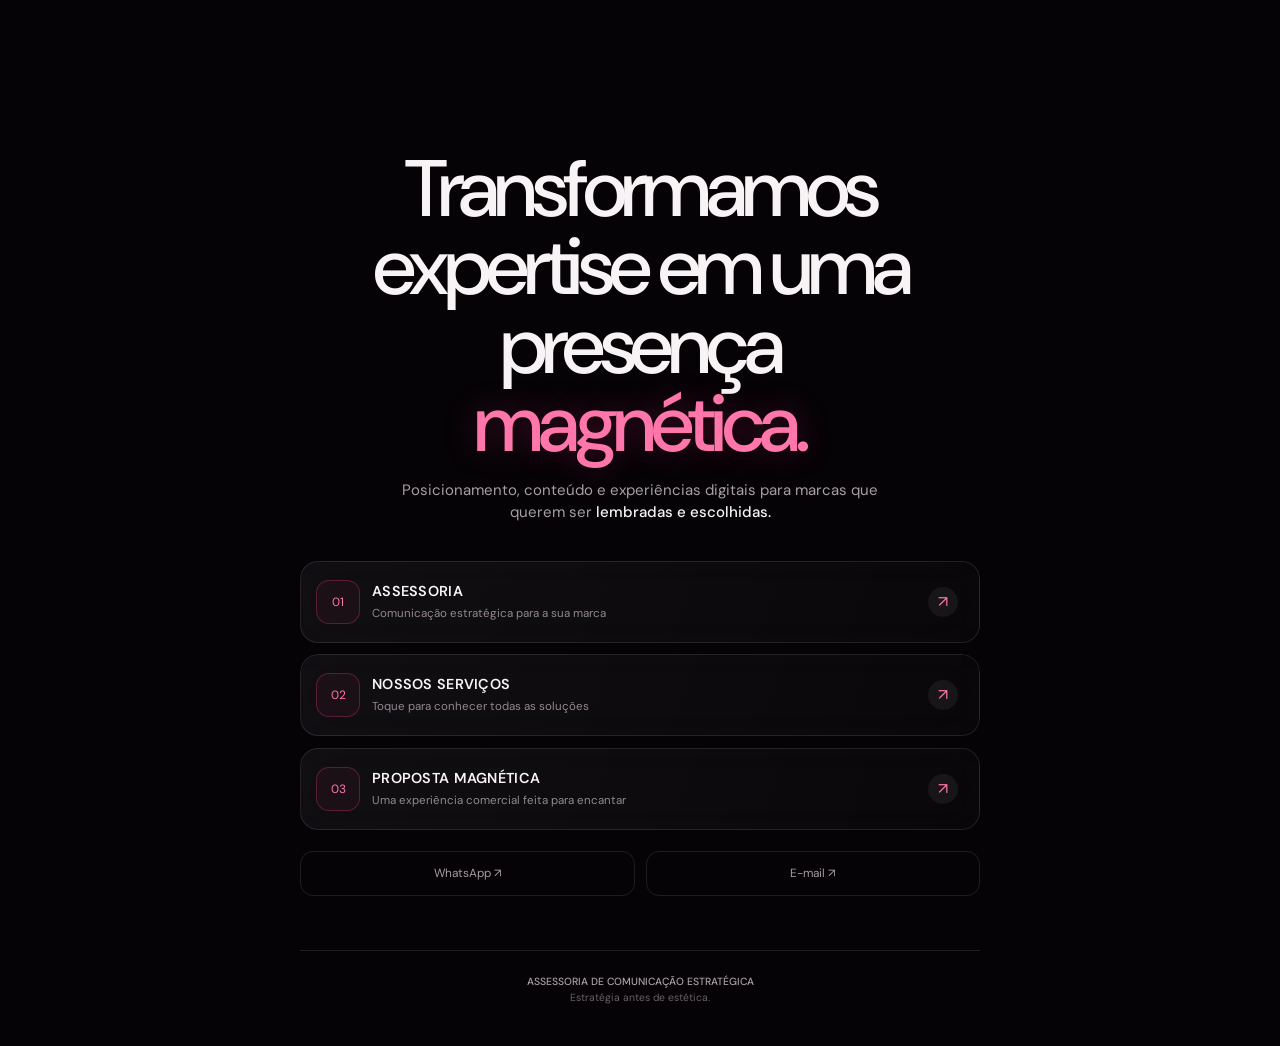
==== index.html @ ec00743a "Publicar site do link da bio" ====
<!doctype html><html lang="pt-BR"><head><meta charset="utf-8"><meta name="viewport" content="width=device-width,initial-scale=1,viewport-fit=cover"><meta name="theme-color" content="#030303"><meta name="description" content="Assessoria de comunicação, serviços e experiências magnéticas para marcas."><title>Comunicação estratégica</title><link rel="preconnect" href="https://fonts.googleapis.com"><link rel="preconnect" href="https://fonts.gstatic.com" crossorigin><link href="https://fonts.googleapis.com/css2?family=DM+Sans:wght@400;500;600&display=swap" rel="stylesheet"><link rel="stylesheet" href="override.css"><script src="identity.js" defer></script>
<style>
:root{--bg:#050306;--white:#f8f4f6;--muted:#928990;--pink:#ff3f88;--pink2:#ff76aa;--line:rgba(255,255,255,.1);--ease:cubic-bezier(.2,.8,.2,1)}*{box-sizing:border-box}html{background:var(--bg);scroll-behavior:smooth}body{margin:0;min-height:100vh;overflow-x:hidden;color:var(--white);background:var(--bg);font:400 16px/1.5 "DM Sans",Arial,sans}a{color:inherit;text-decoration:none}body:before{content:"";position:fixed;inset:0;z-index:-4;background:radial-gradient(ellipse 48% 32% at 50% 2%,rgba(226,21,91,.2),transparent 70%),radial-gradient(ellipse 50% 25% at 50% 100%,rgba(189,11,80,.1),transparent 72%),#050306}body:after{content:"";position:fixed;inset:0;z-index:20;pointer-events:none;opacity:.045;background-image:url("data:image/svg+xml,%3Csvg viewBox='0 0 160 160' xmlns='http://www.w3.org/2000/svg'%3E%3Cfilter id='n'%3E%3CfeTurbulence type='fractalNoise' baseFrequency='.9' numOctaves='4' stitchTiles='stitch'/%3E%3C/filter%3E%3Crect width='100%25' height='100%25' filter='url(%23n)'/%3E%3C/svg%3E")}.grid{position:fixed;inset:0;z-index:-3;pointer-events:none;opacity:.16;background-image:linear-gradient(rgba(255,255,255,.035) 1px,transparent 1px),linear-gradient(90deg,rgba(255,255,255,.035) 1px,transparent 1px);background-size:52px 52px;mask-image:linear-gradient(to bottom,black,transparent 68%)}.orb{position:fixed;left:50%;top:-300px;z-index:-2;width:min(940px,130vw);aspect-ratio:1;transform:translateX(-50%);border:1px solid rgba(255,63,136,.28);border-radius:50%;box-shadow:0 0 90px rgba(255,24,111,.14),inset 0 -60px 110px rgba(255,24,111,.08);pointer-events:none}.orb:before{content:"";position:absolute;inset:8%;border:1px solid rgba(255,255,255,.035);border-radius:inherit}.shell{width:min(calc(100% - 28px),680px);margin:auto;padding:20px 0 max(30px,env(safe-area-inset-bottom));text-align:center}.top{display:flex;align-items:center;justify-content:space-between;padding:3px 4px 48px}.brand{font-weight:600;letter-spacing:-.04em}.top-note{display:flex;align-items:center;gap:8px;color:#aaa1a7;font-size:.68rem;letter-spacing:.14em;text-transform:uppercase}.top-note:before{content:"";width:5px;height:5px;border-radius:50%;background:var(--pink);box-shadow:0 0 12px var(--pink)}.logo-wrap{position:relative;width:94px;height:94px;margin:0 auto 20px}.logo-wrap:before{content:"";position:absolute;inset:-10px;border:1px solid rgba(255,63,136,.22);border-radius:28px;transform:rotate(9deg)}.logo{position:relative;width:100%;height:100%;object-fit:cover;border:1px solid rgba(255,255,255,.13);border-radius:24px;box-shadow:0 25px 70px rgba(0,0,0,.55)}.pill{display:inline-flex;align-items:center;gap:8px;padding:7px 12px;border:1px solid rgba(255,63,136,.22);border-radius:999px;background:rgba(255,63,136,.055);color:#d9cbd2;font-size:.68rem;letter-spacing:.11em;text-transform:uppercase}.pill:before{content:"✦";color:var(--pink)}h1{max-width:610px;margin:22px auto 15px;font-size:clamp(2.65rem,10vw,5rem);line-height:.98;letter-spacing:-.065em;font-weight:500}h1 em{color:var(--pink2);font-style:normal;text-shadow:0 0 32px rgba(255,63,136,.25)}.lead{max-width:500px;margin:0 auto;color:#a79fa4;font-size:.94rem}.lead strong{color:var(--white);font-weight:500}.nav{display:grid;gap:11px;margin:37px 0 21px}.portal{position:relative;display:grid;grid-template-columns:44px 1fr 36px;align-items:center;gap:12px;min-height:82px;padding:12px 15px;text-align:left;border:1px solid var(--line);border-radius:18px;background:linear-gradient(110deg,rgba(255,255,255,.052),rgba(255,255,255,.018));overflow:hidden;backdrop-filter:blur(20px);transition:transform .35s var(--ease),border-color .35s,background .35s}.portal:before{content:"";position:absolute;inset:-100% 40% -100% -20%;transform:rotate(18deg) translateX(-80%);background:linear-gradient(90deg,transparent,rgba(255,63,136,.16),transparent);transition:transform .6s var(--ease)}.portal:hover,.portal:focus-visible{outline:none;border-color:rgba(255,63,136,.55);background:linear-gradient(110deg,rgba(255,63,136,.1),rgba(255,255,255,.025));transform:translateY(-2px)}.portal:hover:before,.portal:focus-visible:before{transform:rotate(18deg) translateX(130%)}.icon{position:relative;display:grid;place-items:center;width:44px;height:44px;border:1px solid rgba(255,63,136,.28);border-radius:13px;color:var(--pink2);background:rgba(255,63,136,.05);font-size:.75rem}.copy{position:relative}.copy b{display:block;font-size:.9rem;font-weight:600;letter-spacing:.02em}.copy small{display:block;margin-top:2px;color:var(--muted);font-size:.72rem}.arrow{position:relative;display:grid;place-items:center;width:30px;height:30px;border-radius:50%;background:rgba(255,255,255,.055);color:var(--pink2);transition:transform .3s}.portal:hover .arrow{transform:rotate(45deg)}.contact-row{display:grid;grid-template-columns:1fr 1fr;gap:11px}.micro{padding:13px;border:1px solid var(--line);border-radius:13px;color:#a69ca3;font-size:.74rem;transition:.3s}.micro:hover,.micro:focus-visible{outline:none;color:var(--white);border-color:rgba(255,63,136,.4);background:rgba(255,63,136,.05)}.services{margin-top:70px;padding-top:5px}.section-tag{color:var(--pink2);font-size:.66rem;letter-spacing:.19em;text-transform:uppercase}.services h2{margin:12px auto 10px;font-size:clamp(1.9rem,7vw,3rem);line-height:1.06;letter-spacing:-.045em;font-weight:500}.section-intro{max-width:430px;margin:0 auto 28px;color:var(--muted);font-size:.82rem}.service-grid{display:grid;grid-template-columns:repeat(3,1fr);border:1px solid var(--line);border-radius:19px;overflow:hidden;background:rgba(255,255,255,.018)}.service{min-height:140px;padding:22px 12px;border-right:1px solid var(--line);text-align:center}.service:last-child{border:0}.service i{display:grid;place-items:center;width:34px;height:34px;margin:0 auto 26px;border:1px solid rgba(255,63,136,.25);border-radius:50%;color:var(--pink2);font-style:normal;font-size:.68rem}.service b{display:block;font-size:.76rem;font-weight:500}.service span{display:block;margin-top:5px;color:#756e73;font-size:.64rem}.closing{margin-top:54px;padding:23px 0 10px;border-top:1px solid var(--line);color:#696268;font-size:.65rem}.closing strong{color:#aaa1a7;font-weight:500}.reveal{opacity:0;transform:translateY(14px);transition:opacity .7s var(--ease),transform .7s var(--ease)}.reveal.in{opacity:1;transform:none}.cursor{position:fixed;left:0;top:0;z-index:40;width:28px;height:28px;margin:-14px;border:1px solid rgba(255,118,170,.55);border-radius:50%;pointer-events:none;opacity:0;will-change:transform;transition:width .25s,height .25s,margin .25s,opacity .2s,background .25s}.cursor.on{opacity:1}.cursor.focus{width:48px;height:48px;margin:-24px;background:rgba(255,63,136,.1)}.light{position:fixed;left:0;top:0;z-index:-1;width:400px;height:400px;margin:-200px;border-radius:50%;background:radial-gradient(circle,rgba(255,30,113,.1),transparent 68%);pointer-events:none;opacity:0;will-change:transform}.light.on{opacity:1}@media(max-width:520px){.shell{width:min(calc(100% - 22px),680px);padding-top:12px}.top{padding-bottom:42px}.top-note{font-size:.57rem}h1{font-size:clamp(2.8rem,14vw,4rem)}.lead{padding-inline:8px}.nav{margin-top:32px}.portal{min-height:78px}.service-grid{grid-template-columns:1fr}.service{min-height:auto;display:grid;grid-template-columns:40px 1fr;align-items:center;text-align:left;border-right:0;border-bottom:1px solid var(--line);padding:15px}.service i{margin:0}.service span{margin-top:2px}.services{margin-top:58px}}@media(pointer:coarse),(prefers-reduced-motion:reduce){.cursor,.light{display:none}.reveal{opacity:1;transform:none}}
</style></head><body><div class="grid" aria-hidden="true"></div><div class="orb" aria-hidden="true"></div><div class="light" aria-hidden="true"></div><div class="cursor" aria-hidden="true"></div><main class="shell"><header class="top reveal"><span class="brand">avantis,</span><span class="top-note">comunicação estratégica</span></header><section class="hero" aria-labelledby="title"><div class="logo-wrap reveal"><img class="logo" src="avantis-logo.png" alt="Avantis"></div><span class="pill reveal">Estratégia que atrai</span><h1 id="title" class="reveal">Transformamos expertise em uma presença <em>magnética.</em></h1><p class="lead reveal">Posicionamento, conteúdo e experiências digitais para marcas que querem ser <strong>lembradas e escolhidas.</strong></p><nav class="nav reveal" aria-label="Principais destinos"><a class="portal magnetic" href="https://wa.me/5521968103478?text=Ol%C3%A1%2C%20vim%20pelo%20link%20da%20bio%20e%20quero%20saber%20mais%20sobre%20a%20assessoria." target="_blank" rel="noopener"><span class="icon">01</span><span class="copy"><b>ASSESSORIA</b><small>Comunicação estratégica para a sua marca</small></span><span class="arrow">↗</span></a><a class="portal magnetic" href="#servicos"><span class="icon">02</span><span class="copy"><b>NOSSOS SERVIÇOS</b><small>Conheça as frentes que movem a sua presença</small></span><span class="arrow">↗</span></a><a class="portal magnetic" href="https://social-media-proposal-demo-20260909.surge.sh/" target="_blank" rel="noopener"><span class="icon">03</span><span class="copy"><b>PROPOSTA MAGNÉTICA</b><small>Uma experiência comercial feita para encantar</small></span><span class="arrow">↗</span></a></nav><div class="contact-row reveal"><a class="micro" href="https://wa.me/5521968103478" target="_blank" rel="noopener">WhatsApp ↗</a><a class="micro" href="mailto:avantisagency@gmail.com?subject=Contato%20pelo%20link%20da%20bio">E-mail ↗</a></div></section><section class="services reveal" id="servicos" aria-labelledby="services-title"><span class="section-tag">O que fazemos</span><h2 id="services-title">Uma marca forte em todos os pontos de contato.</h2><p class="section-intro">Estratégia e execução trabalham juntas para transformar atenção em percepção de valor.</p><div class="service-grid"><div class="service"><i>01</i><div><b>Posicionamento</b><span>Clareza e direção</span></div></div><div class="service"><i>02</i><div><b>Conteúdo</b><span>Presença e conexão</span></div></div><div class="service"><i>03</i><div><b>Campanhas</b><span>Alcance e movimento</span></div></div></div></section><footer class="closing reveal"><strong>AVANTIS ASSESSORIA DE COMUNICAÇÃO ESTRATÉGICA</strong><br>Estratégia antes de estética.</footer></main><script>const reduced=matchMedia('(prefers-reduced-motion: reduce)').matches,fine=matchMedia('(pointer: fine)').matches;document.querySelectorAll('.reveal').forEach((el,i)=>setTimeout(()=>el.classList.add('in'),80+i*75));if(fine&&!reduced){const cursor=document.querySelector('.cursor'),light=document.querySelector('.light');let tx=innerWidth/2,ty=innerHeight/2,x=tx,y=ty;addEventListener('pointermove',e=>{tx=e.clientX;ty=e.clientY;cursor.classList.add('on');light.classList.add('on')},{passive:true});addEventListener('mouseout',e=>{if(!e.relatedTarget){cursor.classList.remove('on');light.classList.remove('on')}});const draw=()=>{x+=(tx-x)*.18;y+=(ty-y)*.18;const p=`translate3d(${x}px,${y}px,0)`;cursor.style.transform=p;light.style.transform=p;requestAnimationFrame(draw)};draw();document.querySelectorAll('a').forEach(el=>{el.addEventListener('pointerenter',()=>cursor.classList.add('focus'));el.addEventListener('pointerleave',()=>{cursor.classList.remove('focus');el.style.transform=''})});document.querySelectorAll('.magnetic').forEach(el=>el.addEventListener('pointermove',e=>{const r=el.getBoundingClientRect();el.style.transform=`translate(${(e.clientX-r.left-r.width/2)*.018}px,${(e.clientY-r.top-r.height/2)*.018}px)`}))}</script></body></html>
---- override.css ----
:root{--bg:#030303}
html,body{background:#030303}
body:before{background:radial-gradient(ellipse 72% 44% at 94% 12%,rgba(255,255,255,.055),transparent 64%),radial-gradient(ellipse 55% 38% at 4% 68%,rgba(255,63,136,.05),transparent 70%),#030303}
body:after{display:none}
.grid{opacity:1;background-image:radial-gradient(circle,rgba(255,255,255,.32) 0 1px,transparent 1.25px);background-size:48px 48px;mask-image:linear-gradient(to bottom,rgba(0,0,0,.88),rgba(0,0,0,.16) 72%,transparent)}
.grid:before,.grid:after{content:"";position:absolute;border-radius:50%;pointer-events:none}
.grid:before{width:90vw;height:38vw;right:-24vw;top:7vh;transform:rotate(-12deg);background:radial-gradient(ellipse,rgba(255,255,255,.13),rgba(255,255,255,.025) 40%,transparent 70%)}
.grid:after{width:82vw;height:34vw;left:-30vw;bottom:3vh;transform:rotate(18deg);background:radial-gradient(ellipse,rgba(255,63,136,.075),rgba(255,255,255,.018) 45%,transparent 72%)}
.orb{top:-480px;width:min(1100px,155vw);border-color:rgba(255,255,255,.05);box-shadow:none}
.orb:before{border-color:rgba(255,255,255,.025)}
.brand{font-size:0}.brand:after{content:"studio / 01";font-size:1rem;letter-spacing:-.04em}
.logo-wrap{display:grid;place-items:center;background:rgba(255,255,255,.025);backdrop-filter:blur(16px)}
.logo{display:none}
.logo-wrap:after{content:"";position:relative;width:40px;height:40px;border:1px solid rgba(255,118,170,.72);border-radius:50%;background:linear-gradient(90deg,transparent calc(50% - .5px),var(--pink2) 50%,transparent calc(50% + .5px)),linear-gradient(transparent calc(50% - .5px),var(--pink2) 50%,transparent calc(50% + .5px));box-shadow:0 0 26px rgba(255,63,136,.2)}
.closing strong{font-size:0}.closing strong:after{content:"ASSESSORIA DE COMUNICAÇÃO ESTRATÉGICA";font-size:.65rem}
.top,.logo-wrap,.pill{display:none!important}
.hero{padding-top:clamp(72px,12vh,130px)}
.services{display:none!important}
.services-accordion{display:grid;overflow:hidden;border-radius:18px}
.services-trigger{width:100%;cursor:pointer;color:inherit;font:inherit}
.services-trigger .arrow{transition:transform .4s var(--ease),background .3s}
.services-accordion.open .services-trigger{border-color:rgba(255,63,136,.5);border-radius:18px 18px 0 0;background:linear-gradient(110deg,rgba(255,63,136,.09),rgba(255,255,255,.025))}
.services-accordion.open .services-trigger .arrow{transform:rotate(135deg);background:rgba(255,63,136,.12)}
.services-panel{display:grid;grid-template-rows:0fr;opacity:0;border:1px solid transparent;border-top:0;border-radius:0 0 18px 18px;background:rgba(8,6,9,.9);transition:grid-template-rows .55s var(--ease),opacity .35s,border-color .35s}
.services-panel ol{min-height:0;margin:0;padding:0 16px;overflow:hidden;list-style:none;text-align:left}
.services-accordion.open .services-panel{grid-template-rows:1fr;opacity:1;border-color:rgba(255,63,136,.3)}
.services-accordion.open .services-panel ol{padding-top:10px;padding-bottom:12px}
.services-panel li{display:grid;grid-template-columns:34px 1fr;align-items:center;min-height:51px;border-bottom:1px solid rgba(255,255,255,.075);transform:translateY(-8px);opacity:0;transition:transform .35s var(--ease),opacity .35s}
.services-panel li:last-child{border-bottom:0}.services-panel li span{color:var(--pink2);font-size:.61rem;letter-spacing:.1em}.services-panel li b{font-size:.78rem;font-weight:500}.services-panel li small{grid-column:2;color:var(--muted);font-size:.62rem;margin-top:-11px;margin-bottom:7px}
.services-accordion.open .services-panel li{transform:none;opacity:1}.services-accordion.open .services-panel li:nth-child(2){transition-delay:.035s}.services-accordion.open .services-panel li:nth-child(3){transition-delay:.07s}.services-accordion.open .services-panel li:nth-child(4){transition-delay:.105s}.services-accordion.open .services-panel li:nth-child(5){transition-delay:.14s}.services-accordion.open .services-panel li:nth-child(6){transition-delay:.175s}.services-accordion.open .services-panel li:nth-child(7){transition-delay:.21s}.services-accordion.open .services-panel li:nth-child(8){transition-delay:.245s}
@media(max-width:520px){.grid{background-size:38px 38px}.grid:before{width:150vw;height:70vw;right:-70vw}.grid:after{width:140vw;height:65vw;left:-75vw}}
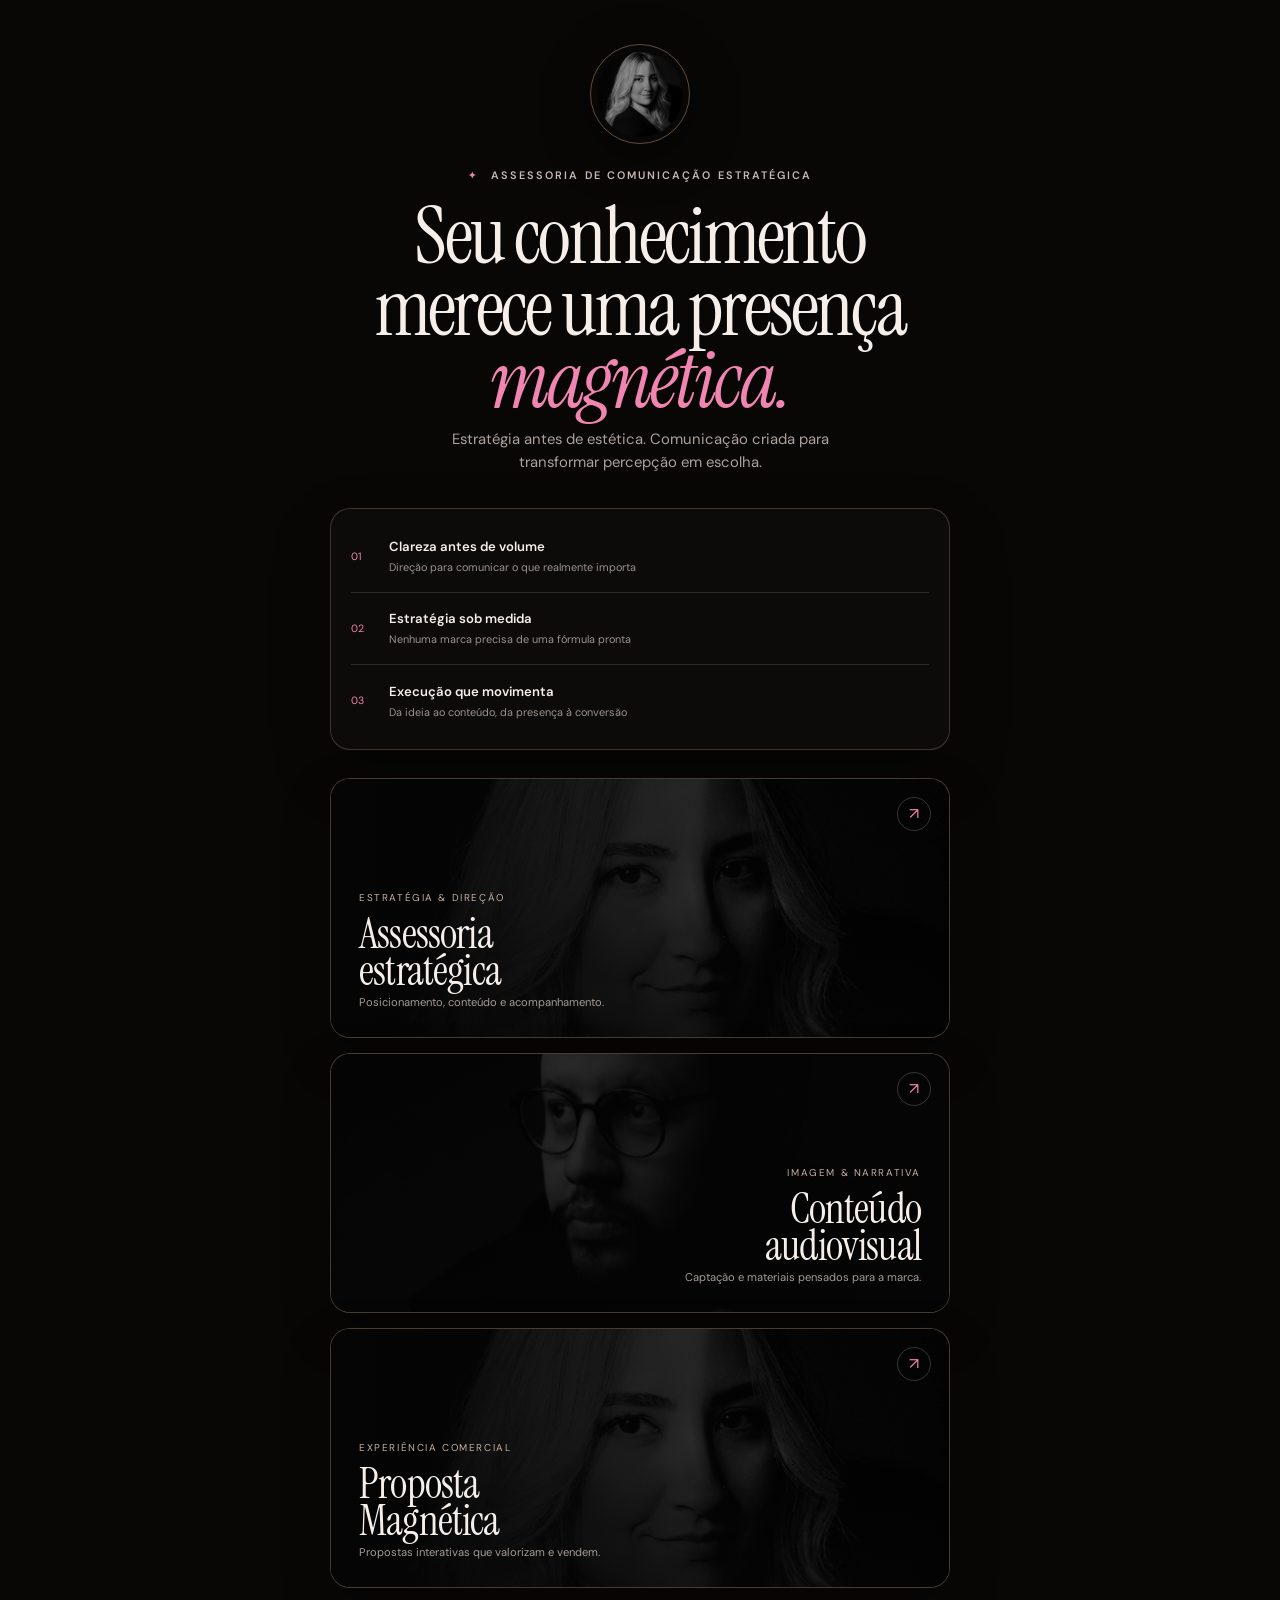
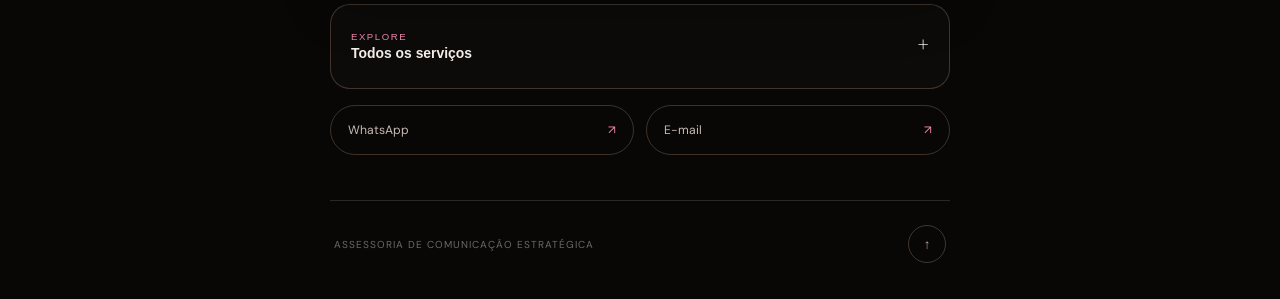
==== commit 930dfee3: "Redesenhar link da bio com fotos editoriais" ====
--- a/index.html
+++ b/index.html
@@ -1,4 +1,67 @@
-<!doctype html><html lang="pt-BR"><head><meta charset="utf-8"><meta name="viewport" content="width=device-width,initial-scale=1,viewport-fit=cover"><meta name="theme-color" content="#030303"><meta name="description" content="Assessoria de comunicação, serviços e experiências magnéticas para marcas."><title>Comunicação estratégica</title><link rel="preconnect" href="https://fonts.googleapis.com"><link rel="preconnect" href="https://fonts.gstatic.com" crossorigin><link href="https://fonts.googleapis.com/css2?family=DM+Sans:wght@400;500;600&display=swap" rel="stylesheet"><link rel="stylesheet" href="override.css"><script src="identity.js" defer></script>
-<style>
-:root{--bg:#050306;--white:#f8f4f6;--muted:#928990;--pink:#ff3f88;--pink2:#ff76aa;--line:rgba(255,255,255,.1);--ease:cubic-bezier(.2,.8,.2,1)}*{box-sizing:border-box}html{background:var(--bg);scroll-behavior:smooth}body{margin:0;min-height:100vh;overflow-x:hidden;color:var(--white);background:var(--bg);font:400 16px/1.5 "DM Sans",Arial,sans}a{color:inherit;text-decoration:none}body:before{content:"";position:fixed;inset:0;z-index:-4;background:radial-gradient(ellipse 48% 32% at 50% 2%,rgba(226,21,91,.2),transparent 70%),radial-gradient(ellipse 50% 25% at 50% 100%,rgba(189,11,80,.1),transparent 72%),#050306}body:after{content:"";position:fixed;inset:0;z-index:20;pointer-events:none;opacity:.045;background-image:url("data:image/svg+xml,%3Csvg viewBox='0 0 160 160' xmlns='http://www.w3.org/2000/svg'%3E%3Cfilter id='n'%3E%3CfeTurbulence type='fractalNoise' baseFrequency='.9' numOctaves='4' stitchTiles='stitch'/%3E%3C/filter%3E%3Crect width='100%25' height='100%25' filter='url(%23n)'/%3E%3C/svg%3E")}.grid{position:fixed;inset:0;z-index:-3;pointer-events:none;opacity:.16;background-image:linear-gradient(rgba(255,255,255,.035) 1px,transparent 1px),linear-gradient(90deg,rgba(255,255,255,.035) 1px,transparent 1px);background-size:52px 52px;mask-image:linear-gradient(to bottom,black,transparent 68%)}.orb{position:fixed;left:50%;top:-300px;z-index:-2;width:min(940px,130vw);aspect-ratio:1;transform:translateX(-50%);border:1px solid rgba(255,63,136,.28);border-radius:50%;box-shadow:0 0 90px rgba(255,24,111,.14),inset 0 -60px 110px rgba(255,24,111,.08);pointer-events:none}.orb:before{content:"";position:absolute;inset:8%;border:1px solid rgba(255,255,255,.035);border-radius:inherit}.shell{width:min(calc(100% - 28px),680px);margin:auto;padding:20px 0 max(30px,env(safe-area-inset-bottom));text-align:center}.top{display:flex;align-items:center;justify-content:space-between;padding:3px 4px 48px}.brand{font-weight:600;letter-spacing:-.04em}.top-note{display:flex;align-items:center;gap:8px;color:#aaa1a7;font-size:.68rem;letter-spacing:.14em;text-transform:uppercase}.top-note:before{content:"";width:5px;height:5px;border-radius:50%;background:var(--pink);box-shadow:0 0 12px var(--pink)}.logo-wrap{position:relative;width:94px;height:94px;margin:0 auto 20px}.logo-wrap:before{content:"";position:absolute;inset:-10px;border:1px solid rgba(255,63,136,.22);border-radius:28px;transform:rotate(9deg)}.logo{position:relative;width:100%;height:100%;object-fit:cover;border:1px solid rgba(255,255,255,.13);border-radius:24px;box-shadow:0 25px 70px rgba(0,0,0,.55)}.pill{display:inline-flex;align-items:center;gap:8px;padding:7px 12px;border:1px solid rgba(255,63,136,.22);border-radius:999px;background:rgba(255,63,136,.055);color:#d9cbd2;font-size:.68rem;letter-spacing:.11em;text-transform:uppercase}.pill:before{content:"✦";color:var(--pink)}h1{max-width:610px;margin:22px auto 15px;font-size:clamp(2.65rem,10vw,5rem);line-height:.98;letter-spacing:-.065em;font-weight:500}h1 em{color:var(--pink2);font-style:normal;text-shadow:0 0 32px rgba(255,63,136,.25)}.lead{max-width:500px;margin:0 auto;color:#a79fa4;font-size:.94rem}.lead strong{color:var(--white);font-weight:500}.nav{display:grid;gap:11px;margin:37px 0 21px}.portal{position:relative;display:grid;grid-template-columns:44px 1fr 36px;align-items:center;gap:12px;min-height:82px;padding:12px 15px;text-align:left;border:1px solid var(--line);border-radius:18px;background:linear-gradient(110deg,rgba(255,255,255,.052),rgba(255,255,255,.018));overflow:hidden;backdrop-filter:blur(20px);transition:transform .35s var(--ease),border-color .35s,background .35s}.portal:before{content:"";position:absolute;inset:-100% 40% -100% -20%;transform:rotate(18deg) translateX(-80%);background:linear-gradient(90deg,transparent,rgba(255,63,136,.16),transparent);transition:transform .6s var(--ease)}.portal:hover,.portal:focus-visible{outline:none;border-color:rgba(255,63,136,.55);background:linear-gradient(110deg,rgba(255,63,136,.1),rgba(255,255,255,.025));transform:translateY(-2px)}.portal:hover:before,.portal:focus-visible:before{transform:rotate(18deg) translateX(130%)}.icon{position:relative;display:grid;place-items:center;width:44px;height:44px;border:1px solid rgba(255,63,136,.28);border-radius:13px;color:var(--pink2);background:rgba(255,63,136,.05);font-size:.75rem}.copy{position:relative}.copy b{display:block;font-size:.9rem;font-weight:600;letter-spacing:.02em}.copy small{display:block;margin-top:2px;color:var(--muted);font-size:.72rem}.arrow{position:relative;display:grid;place-items:center;width:30px;height:30px;border-radius:50%;background:rgba(255,255,255,.055);color:var(--pink2);transition:transform .3s}.portal:hover .arrow{transform:rotate(45deg)}.contact-row{display:grid;grid-template-columns:1fr 1fr;gap:11px}.micro{padding:13px;border:1px solid var(--line);border-radius:13px;color:#a69ca3;font-size:.74rem;transition:.3s}.micro:hover,.micro:focus-visible{outline:none;color:var(--white);border-color:rgba(255,63,136,.4);background:rgba(255,63,136,.05)}.services{margin-top:70px;padding-top:5px}.section-tag{color:var(--pink2);font-size:.66rem;letter-spacing:.19em;text-transform:uppercase}.services h2{margin:12px auto 10px;font-size:clamp(1.9rem,7vw,3rem);line-height:1.06;letter-spacing:-.045em;font-weight:500}.section-intro{max-width:430px;margin:0 auto 28px;color:var(--muted);font-size:.82rem}.service-grid{display:grid;grid-template-columns:repeat(3,1fr);border:1px solid var(--line);border-radius:19px;overflow:hidden;background:rgba(255,255,255,.018)}.service{min-height:140px;padding:22px 12px;border-right:1px solid var(--line);text-align:center}.service:last-child{border:0}.service i{display:grid;place-items:center;width:34px;height:34px;margin:0 auto 26px;border:1px solid rgba(255,63,136,.25);border-radius:50%;color:var(--pink2);font-style:normal;font-size:.68rem}.service b{display:block;font-size:.76rem;font-weight:500}.service span{display:block;margin-top:5px;color:#756e73;font-size:.64rem}.closing{margin-top:54px;padding:23px 0 10px;border-top:1px solid var(--line);color:#696268;font-size:.65rem}.closing strong{color:#aaa1a7;font-weight:500}.reveal{opacity:0;transform:translateY(14px);transition:opacity .7s var(--ease),transform .7s var(--ease)}.reveal.in{opacity:1;transform:none}.cursor{position:fixed;left:0;top:0;z-index:40;width:28px;height:28px;margin:-14px;border:1px solid rgba(255,118,170,.55);border-radius:50%;pointer-events:none;opacity:0;will-change:transform;transition:width .25s,height .25s,margin .25s,opacity .2s,background .25s}.cursor.on{opacity:1}.cursor.focus{width:48px;height:48px;margin:-24px;background:rgba(255,63,136,.1)}.light{position:fixed;left:0;top:0;z-index:-1;width:400px;height:400px;margin:-200px;border-radius:50%;background:radial-gradient(circle,rgba(255,30,113,.1),transparent 68%);pointer-events:none;opacity:0;will-change:transform}.light.on{opacity:1}@media(max-width:520px){.shell{width:min(calc(100% - 22px),680px);padding-top:12px}.top{padding-bottom:42px}.top-note{font-size:.57rem}h1{font-size:clamp(2.8rem,14vw,4rem)}.lead{padding-inline:8px}.nav{margin-top:32px}.portal{min-height:78px}.service-grid{grid-template-columns:1fr}.service{min-height:auto;display:grid;grid-template-columns:40px 1fr;align-items:center;text-align:left;border-right:0;border-bottom:1px solid var(--line);padding:15px}.service i{margin:0}.service span{margin-top:2px}.services{margin-top:58px}}@media(pointer:coarse),(prefers-reduced-motion:reduce){.cursor,.light{display:none}.reveal{opacity:1;transform:none}}
-</style></head><body><div class="grid" aria-hidden="true"></div><div class="orb" aria-hidden="true"></div><div class="light" aria-hidden="true"></div><div class="cursor" aria-hidden="true"></div><main class="shell"><header class="top reveal"><span class="brand">avantis,</span><span class="top-note">comunicação estratégica</span></header><section class="hero" aria-labelledby="title"><div class="logo-wrap reveal"><img class="logo" src="avantis-logo.png" alt="Avantis"></div><span class="pill reveal">Estratégia que atrai</span><h1 id="title" class="reveal">Transformamos expertise em uma presença <em>magnética.</em></h1><p class="lead reveal">Posicionamento, conteúdo e experiências digitais para marcas que querem ser <strong>lembradas e escolhidas.</strong></p><nav class="nav reveal" aria-label="Principais destinos"><a class="portal magnetic" href="https://wa.me/5521968103478?text=Ol%C3%A1%2C%20vim%20pelo%20link%20da%20bio%20e%20quero%20saber%20mais%20sobre%20a%20assessoria." target="_blank" rel="noopener"><span class="icon">01</span><span class="copy"><b>ASSESSORIA</b><small>Comunicação estratégica para a sua marca</small></span><span class="arrow">↗</span></a><a class="portal magnetic" href="#servicos"><span class="icon">02</span><span class="copy"><b>NOSSOS SERVIÇOS</b><small>Conheça as frentes que movem a sua presença</small></span><span class="arrow">↗</span></a><a class="portal magnetic" href="https://social-media-proposal-demo-20260909.surge.sh/" target="_blank" rel="noopener"><span class="icon">03</span><span class="copy"><b>PROPOSTA MAGNÉTICA</b><small>Uma experiência comercial feita para encantar</small></span><span class="arrow">↗</span></a></nav><div class="contact-row reveal"><a class="micro" href="https://wa.me/5521968103478" target="_blank" rel="noopener">WhatsApp ↗</a><a class="micro" href="mailto:avantisagency@gmail.com?subject=Contato%20pelo%20link%20da%20bio">E-mail ↗</a></div></section><section class="services reveal" id="servicos" aria-labelledby="services-title"><span class="section-tag">O que fazemos</span><h2 id="services-title">Uma marca forte em todos os pontos de contato.</h2><p class="section-intro">Estratégia e execução trabalham juntas para transformar atenção em percepção de valor.</p><div class="service-grid"><div class="service"><i>01</i><div><b>Posicionamento</b><span>Clareza e direção</span></div></div><div class="service"><i>02</i><div><b>Conteúdo</b><span>Presença e conexão</span></div></div><div class="service"><i>03</i><div><b>Campanhas</b><span>Alcance e movimento</span></div></div></div></section><footer class="closing reveal"><strong>AVANTIS ASSESSORIA DE COMUNICAÇÃO ESTRATÉGICA</strong><br>Estratégia antes de estética.</footer></main><script>const reduced=matchMedia('(prefers-reduced-motion: reduce)').matches,fine=matchMedia('(pointer: fine)').matches;document.querySelectorAll('.reveal').forEach((el,i)=>setTimeout(()=>el.classList.add('in'),80+i*75));if(fine&&!reduced){const cursor=document.querySelector('.cursor'),light=document.querySelector('.light');let tx=innerWidth/2,ty=innerHeight/2,x=tx,y=ty;addEventListener('pointermove',e=>{tx=e.clientX;ty=e.clientY;cursor.classList.add('on');light.classList.add('on')},{passive:true});addEventListener('mouseout',e=>{if(!e.relatedTarget){cursor.classList.remove('on');light.classList.remove('on')}});const draw=()=>{x+=(tx-x)*.18;y+=(ty-y)*.18;const p=`translate3d(${x}px,${y}px,0)`;cursor.style.transform=p;light.style.transform=p;requestAnimationFrame(draw)};draw();document.querySelectorAll('a').forEach(el=>{el.addEventListener('pointerenter',()=>cursor.classList.add('focus'));el.addEventListener('pointerleave',()=>{cursor.classList.remove('focus');el.style.transform=''})});document.querySelectorAll('.magnetic').forEach(el=>el.addEventListener('pointermove',e=>{const r=el.getBoundingClientRect();el.style.transform=`translate(${(e.clientX-r.left-r.width/2)*.018}px,${(e.clientY-r.top-r.height/2)*.018}px)`}))}</script></body></html>
+<!doctype html>
+<html lang="pt-BR">
+<head>
+  <meta charset="utf-8">
+  <meta name="viewport" content="width=device-width,initial-scale=1,viewport-fit=cover">
+  <meta name="theme-color" content="#080706">
+  <meta name="description" content="Estratégia, posicionamento e comunicação para marcas que querem ser lembradas e escolhidas.">
+  <title>Serviços — Assessoria de Comunicação</title>
+  <link rel="preconnect" href="https://fonts.googleapis.com">
+  <link rel="preconnect" href="https://fonts.gstatic.com" crossorigin>
+  <link href="https://fonts.googleapis.com/css2?family=DM+Sans:wght@400;500;600&family=Instrument+Serif:ital@0;1&display=swap" rel="stylesheet">
+  <link rel="icon" type="image/svg+xml" href="data:image/svg+xml,%3Csvg xmlns='http://www.w3.org/2000/svg' viewBox='0 0 64 64'%3E%3Crect width='64' height='64' rx='18' fill='%23080706'/%3E%3Cpath d='M18 40L32 16l14 24' fill='none' stroke='%23f185b1' stroke-width='3'/%3E%3Ccircle cx='32' cy='39' r='4' fill='%23f4dfd1'/%3E%3C/svg%3E">
+  <link rel="stylesheet" href="editorial.css?v=1">
+  <script src="editorial.js?v=1" defer></script>
+</head>
+<body>
+  <div class="ambient" aria-hidden="true"></div>
+  <main class="page">
+    <header class="intro reveal">
+      <div class="portrait"><img src="foto-equipe-02.jpg" alt="Retrato da equipe de comunicação"></div>
+      <p class="eyebrow"><span>✦</span> Assessoria de comunicação estratégica</p>
+      <h1>Seu conhecimento merece uma presença <em>magnética.</em></h1>
+      <p class="lead">Estratégia antes de estética. Comunicação criada para transformar percepção em escolha.</p>
+    </header>
+
+    <section class="principles reveal" aria-label="Nossa forma de trabalhar">
+      <div><span>01</span><p><b>Clareza antes de volume</b><small>Direção para comunicar o que realmente importa</small></p></div>
+      <div><span>02</span><p><b>Estratégia sob medida</b><small>Nenhuma marca precisa de uma fórmula pronta</small></p></div>
+      <div><span>03</span><p><b>Execução que movimenta</b><small>Da ideia ao conteúdo, da presença à conversão</small></p></div>
+    </section>
+
+    <section class="featured" aria-label="Soluções em destaque">
+      <a class="visual-card reveal" href="https://wa.me/5521968103478?text=Ol%C3%A1%21%20Preciso%20de%20assessoria%20estrat%C3%A9gica%20e%20quero%20saber%20mais%20informa%C3%A7%C3%B5es." target="_blank" rel="noopener">
+        <img src="foto-equipe-02.jpg" alt="" aria-hidden="true"><span class="shade"></span><div class="card-copy"><small>Estratégia & direção</small><h2>Assessoria<br>estratégica</h2><p>Posicionamento, conteúdo e acompanhamento.</p></div><i>↗</i>
+      </a>
+      <a class="visual-card align-right reveal" href="https://wa.me/5521968103478?text=Ol%C3%A1%21%20Preciso%20de%20capta%C3%A7%C3%A3o%20audiovisual%20e%20materiais%20criativos.%20Quero%20saber%20mais%20informa%C3%A7%C3%B5es." target="_blank" rel="noopener">
+        <img src="foto-equipe-01.jpg" alt="" aria-hidden="true"><span class="shade"></span><div class="card-copy"><small>Imagem & narrativa</small><h2>Conteúdo<br>audiovisual</h2><p>Captação e materiais pensados para a marca.</p></div><i>↗</i>
+      </a>
+      <a class="visual-card reveal" href="https://www.propostamagnetica.com/" target="_blank" rel="noopener">
+        <img src="foto-equipe-02.jpg" alt="" aria-hidden="true"><span class="shade"></span><div class="card-copy"><small>Experiência comercial</small><h2>Proposta<br>Magnética</h2><p>Propostas interativas que valorizam e vendem.</p></div><i>↗</i>
+      </a>
+    </section>
+
+    <section class="all-services reveal" aria-labelledby="services-title">
+      <button class="services-trigger" type="button" aria-expanded="false" aria-controls="services-list"><span><small>Explore</small><b id="services-title">Todos os serviços</b></span><i>+</i></button>
+      <div class="services-panel" id="services-list" aria-hidden="true">
+        <ol>
+          <li><a data-service="posicionamento de marca"><span>01</span><b>Posicionamento</b><i>↗</i></a></li>
+          <li><a data-service="uma análise assertiva da minha marca"><span>02</span><b>Análise assertiva</b><i>↗</i></a></li>
+          <li><a data-service="tráfego pago"><span>03</span><b>Tráfego Pago</b><i>↗</i></a></li>
+          <li><a data-service="captação audiovisual"><span>04</span><b>Captação Audiovisual</b><i>↗</i></a></li>
+          <li><a data-service="materiais criativos"><span>05</span><b>Materiais Criativos</b><i>↗</i></a></li>
+          <li><a data-service="consultoria"><span>06</span><b>Consultoria</b><i>↗</i></a></li>
+          <li><a data-service="soluções com IA"><span>07</span><b>Soluções com IA</b><i>↗</i></a></li>
+          <li><a data-service="identidade visual"><span>08</span><b>Identidade Visual</b><i>↗</i></a></li>
+        </ol>
+      </div>
+    </section>
+
+    <nav class="contact reveal" aria-label="Canais de contato">
+      <a href="https://wa.me/5521968103478" target="_blank" rel="noopener">WhatsApp <span>↗</span></a>
+      <a href="mailto:avantisagency@gmail.com?subject=Contato%20pelo%20site">E-mail <span>↗</span></a>
+    </nav>
+    <footer><p>Assessoria de Comunicação Estratégica</p><button type="button" aria-label="Voltar ao topo" onclick="scrollTo({top:0,behavior:'smooth'})">↑</button></footer>
+  </main>
+</body>
+</html>
--- a/editorial.css
+++ b/editorial.css
@@ -0,0 +1,2 @@
+:root{--bg:#080706;--paper:#f5eee9;--muted:#9c918b;--rose:#f185b1;--warm:#c89f82;--line:rgba(245,238,233,.14);--serif:"Instrument Serif",Georgia,serif;--sans:"DM Sans",Arial,sans;--ease:cubic-bezier(.2,.8,.2,1)}
+*{box-sizing:border-box}html{background:var(--bg);scroll-behavior:smooth}body{margin:0;min-height:100vh;overflow-x:hidden;background:var(--bg);color:var(--paper);font:400 16px/1.5 var(--sans)}a{color:inherit;text-decoration:none}.ambient{position:fixed;inset:0;z-index:-1;background:radial-gradient(ellipse 70% 35% at 50% 0,rgba(200,159,130,.13),transparent 72%),radial-gradient(ellipse 70% 30% at 10% 58%,rgba(241,133,177,.045),transparent 70%),#080706}.ambient:after{content:"";position:absolute;inset:0;opacity:.035;background-image:url("data:image/svg+xml,%3Csvg viewBox='0 0 180 180' xmlns='http://www.w3.org/2000/svg'%3E%3Cfilter id='n'%3E%3CfeTurbulence type='fractalNoise' baseFrequency='.7' numOctaves='3' stitchTiles='stitch'/%3E%3C/filter%3E%3Crect width='100%25' height='100%25' filter='url(%23n)'/%3E%3C/svg%3E")}.page{width:min(calc(100% - 28px),620px);margin:auto;padding:44px 0 max(36px,env(safe-area-inset-bottom))}.intro{text-align:center}.portrait{width:100px;height:100px;margin:0 auto 23px;padding:6px;border:1px solid rgba(200,159,130,.45);border-radius:50%;box-shadow:0 12px 50px rgba(0,0,0,.45)}.portrait img{width:100%;height:100%;object-fit:cover;object-position:50% 25%;filter:grayscale(1) contrast(1.05) brightness(.72);border-radius:50%}.eyebrow{margin:0;color:#c8b8ae;font-size:.68rem;font-weight:600;letter-spacing:.19em;text-transform:uppercase}.eyebrow span{color:var(--rose);margin-right:7px}h1{margin:17px auto 12px;font:400 clamp(3.1rem,14vw,5rem)/.9 var(--serif);letter-spacing:-.035em}h1 em{color:var(--rose);font-weight:400}.lead{max-width:430px;margin:0 auto;color:#aca19b;font-size:.93rem}.principles{margin:35px 0 28px;padding:12px 20px;border:1px solid rgba(200,159,130,.28);border-radius:20px;background:rgba(255,255,255,.018);box-shadow:0 24px 60px rgba(0,0,0,.24)}.principles>div{display:grid;grid-template-columns:38px 1fr;align-items:center;min-height:72px;border-bottom:1px solid var(--line);text-align:left}.principles>div:last-child{border:0}.principles span{color:var(--rose);font-size:.66rem}.principles p{margin:0}.principles b{display:block;font-size:.82rem;font-weight:600}.principles small{display:block;margin-top:2px;color:var(--muted);font-size:.68rem}.featured{display:grid;gap:15px}.visual-card{position:relative;display:block;height:260px;overflow:hidden;border:1px solid rgba(200,159,130,.34);border-radius:20px;background:#090807;box-shadow:0 20px 48px rgba(0,0,0,.28);isolation:isolate}.visual-card img{position:absolute;inset:0;width:100%;height:100%;object-fit:cover;object-position:72% 28%;filter:grayscale(1) contrast(1.14) brightness(.49);transform:scale(1.02);transition:transform .75s var(--ease),filter .6s}.visual-card.align-right img{object-position:40% 37%}.visual-card .shade{position:absolute;inset:0;background:linear-gradient(90deg,rgba(6,5,5,.97) 0%,rgba(6,5,5,.78) 43%,rgba(6,5,5,.18) 100%),linear-gradient(0deg,rgba(6,5,5,.58),transparent 55%);z-index:1}.visual-card.align-right .shade{background:linear-gradient(270deg,rgba(6,5,5,.97) 0%,rgba(6,5,5,.73) 45%,rgba(6,5,5,.2) 100%),linear-gradient(0deg,rgba(6,5,5,.55),transparent 55%)}.card-copy{position:absolute;left:28px;bottom:26px;z-index:2;text-align:left}.align-right .card-copy{left:auto;right:28px;text-align:right}.card-copy small{color:#c7afa0;font-size:.62rem;letter-spacing:.16em;text-transform:uppercase}.card-copy h2{margin:8px 0 5px;font:400 2.6rem/.88 var(--serif);letter-spacing:-.02em}.card-copy p{max-width:245px;margin:0;color:#a69a94;font-size:.7rem}.visual-card>i{position:absolute;right:18px;top:18px;z-index:2;display:grid;place-items:center;width:34px;height:34px;border:1px solid rgba(245,238,233,.2);border-radius:50%;color:var(--rose);font-style:normal;transition:transform .3s,background .3s}.visual-card:hover img,.visual-card:focus-visible img{transform:scale(1.065);filter:grayscale(1) contrast(1.16) brightness(.57)}.visual-card:hover>i,.visual-card:focus-visible>i{transform:rotate(45deg);background:rgba(241,133,177,.1)}.visual-card:focus-visible{outline:1px solid var(--rose);outline-offset:3px}.all-services{margin-top:16px;border:1px solid rgba(200,159,130,.28);border-radius:20px;overflow:hidden;background:rgba(255,255,255,.018)}.services-trigger{display:flex;align-items:center;justify-content:space-between;width:100%;min-height:82px;padding:16px 20px;border:0;background:transparent;color:inherit;text-align:left;cursor:pointer}.services-trigger small{display:block;color:var(--rose);font-size:.6rem;letter-spacing:.16em;text-transform:uppercase}.services-trigger b{display:block;margin-top:3px;font-size:.87rem}.services-trigger i{font:400 1.45rem/1 var(--serif);transition:transform .45s var(--ease)}.all-services.open .services-trigger i{transform:rotate(45deg)}.services-panel{display:grid;grid-template-rows:0fr;opacity:0;border-top:1px solid transparent;transition:grid-template-rows .55s var(--ease),opacity .3s,border-color .3s}.all-services.open .services-panel{grid-template-rows:1fr;opacity:1;border-color:var(--line)}.services-panel ol{min-height:0;margin:0;padding:0 20px;overflow:hidden;list-style:none}.services-panel li{border-bottom:1px solid var(--line)}.services-panel li:last-child{border:0}.services-panel a{display:grid;grid-template-columns:34px 1fr auto;align-items:center;min-height:58px;cursor:pointer}.services-panel a span{color:var(--rose);font-size:.61rem}.services-panel a b{font-size:.77rem;font-weight:500}.services-panel a i{color:var(--rose);font-style:normal;font-size:.72rem;opacity:.45;transition:.25s}.services-panel a:hover i,.services-panel a:focus-visible i{opacity:1;transform:translate(2px,-2px)}.services-panel a:focus-visible{outline:none;color:#fff}.contact{display:grid;grid-template-columns:1fr 1fr;gap:12px;margin-top:16px}.contact a{display:flex;align-items:center;justify-content:space-between;padding:15px 17px;border:1px solid rgba(200,159,130,.28);border-radius:999px;color:#c8bbb4;font-size:.76rem;transition:.3s}.contact a span{color:var(--rose)}.contact a:hover,.contact a:focus-visible{outline:none;color:#fff;border-color:rgba(241,133,177,.5);background:rgba(241,133,177,.05)}footer{display:flex;align-items:center;justify-content:space-between;margin-top:45px;padding:24px 4px 0;border-top:1px solid var(--line);color:#6f6763;font-size:.63rem;text-transform:uppercase;letter-spacing:.1em}footer p{margin:0}footer button{display:grid;place-items:center;width:38px;height:38px;border:1px solid rgba(200,159,130,.3);border-radius:50%;background:transparent;color:#b99f8e;cursor:pointer}.reveal{opacity:0;transform:translateY(16px);transition:opacity .7s var(--ease),transform .7s var(--ease)}.reveal.in{opacity:1;transform:none}@media(max-width:520px){.page{padding-top:34px}.visual-card{height:238px}.card-copy{left:22px;bottom:22px}.align-right .card-copy{right:22px}.card-copy h2{font-size:2.3rem}.lead{padding-inline:10px}}@media(prefers-reduced-motion:reduce){html{scroll-behavior:auto}.reveal{opacity:1;transform:none}.visual-card img,.services-panel{transition:none}}
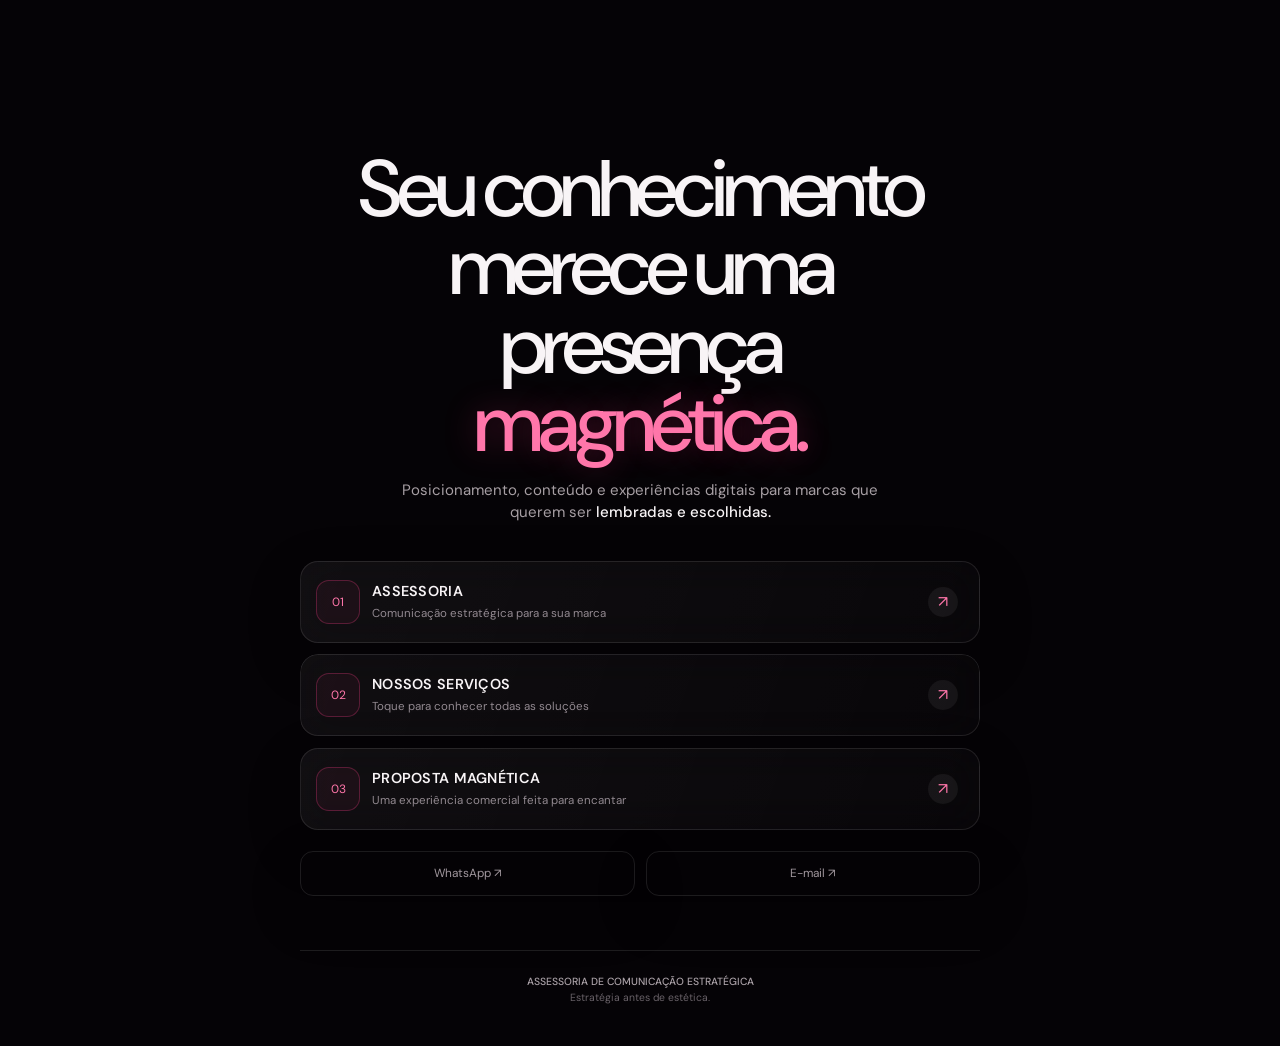
==== commit f0b1b097: "Add files via upload" ====
--- a/index.html
+++ b/index.html
@@ -1,67 +1,13 @@
 <!doctype html>
 <html lang="pt-BR">
 <head>
-  <meta charset="utf-8">
-  <meta name="viewport" content="width=device-width,initial-scale=1,viewport-fit=cover">
-  <meta name="theme-color" content="#080706">
-  <meta name="description" content="Estratégia, posicionamento e comunicação para marcas que querem ser lembradas e escolhidas.">
+  <meta charset="utf-8"><meta name="viewport" content="width=device-width,initial-scale=1,viewport-fit=cover"><meta name="theme-color" content="#030303"><meta name="description" content="Assessoria de comunicação, serviços e experiências magnéticas para marcas.">
   <title>Serviços — Assessoria de Comunicação</title>
-  <link rel="preconnect" href="https://fonts.googleapis.com">
-  <link rel="preconnect" href="https://fonts.gstatic.com" crossorigin>
-  <link href="https://fonts.googleapis.com/css2?family=DM+Sans:wght@400;500;600&family=Instrument+Serif:ital@0;1&display=swap" rel="stylesheet">
-  <link rel="icon" type="image/svg+xml" href="data:image/svg+xml,%3Csvg xmlns='http://www.w3.org/2000/svg' viewBox='0 0 64 64'%3E%3Crect width='64' height='64' rx='18' fill='%23080706'/%3E%3Cpath d='M18 40L32 16l14 24' fill='none' stroke='%23f185b1' stroke-width='3'/%3E%3Ccircle cx='32' cy='39' r='4' fill='%23f4dfd1'/%3E%3C/svg%3E">
-  <link rel="stylesheet" href="editorial.css?v=1">
-  <script src="editorial.js?v=1" defer></script>
+  <link rel="preconnect" href="https://fonts.googleapis.com"><link rel="preconnect" href="https://fonts.gstatic.com" crossorigin><link href="https://fonts.googleapis.com/css2?family=DM+Sans:wght@400;500;600&display=swap" rel="stylesheet"><link rel="stylesheet" href="override.css?v=8"><link rel="stylesheet" href="background-photo.css?v=1"><script src="identity.js?v=8" defer></script>
+  <style>
+  :root{--bg:#050306;--white:#f8f4f6;--muted:#928990;--pink:#ff3f88;--pink2:#ff76aa;--line:rgba(255,255,255,.1);--ease:cubic-bezier(.2,.8,.2,1)}*{box-sizing:border-box}html{background:var(--bg);scroll-behavior:smooth}body{margin:0;min-height:100vh;overflow-x:hidden;color:var(--white);background:var(--bg);font:400 16px/1.5 "DM Sans",Arial,sans}a{color:inherit;text-decoration:none}body:before{content:"";position:fixed;inset:0;z-index:-4;background:#050306}body:after{content:"";position:fixed;inset:0;z-index:20;pointer-events:none;opacity:.045;background-image:url("data:image/svg+xml,%3Csvg viewBox='0 0 160 160' xmlns='http://www.w3.org/2000/svg'%3E%3Cfilter id='n'%3E%3CfeTurbulence type='fractalNoise' baseFrequency='.9' numOctaves='4' stitchTiles='stitch'/%3E%3C/filter%3E%3Crect width='100%25' height='100%25' filter='url(%23n)'/%3E%3C/svg%3E")}.grid{position:fixed;inset:0;z-index:-3;pointer-events:none;opacity:.16;background-image:linear-gradient(rgba(255,255,255,.035) 1px,transparent 1px),linear-gradient(90deg,rgba(255,255,255,.035) 1px,transparent 1px);background-size:52px 52px;mask-image:linear-gradient(to bottom,black,transparent 68%)}.orb{position:fixed;left:50%;top:-300px;z-index:-2;width:min(940px,130vw);aspect-ratio:1;transform:translateX(-50%);border:1px solid rgba(255,63,136,.28);border-radius:50%;box-shadow:0 0 90px rgba(255,24,111,.14),inset 0 -60px 110px rgba(255,24,111,.08);pointer-events:none}.orb:before{content:"";position:absolute;inset:8%;border:1px solid rgba(255,255,255,.035);border-radius:inherit}.shell{width:min(calc(100% - 28px),680px);margin:auto;padding:20px 0 max(30px,env(safe-area-inset-bottom));text-align:center}.top{display:flex;align-items:center;justify-content:space-between;padding:3px 4px 48px}.brand{font-weight:600;letter-spacing:-.04em}.top-note{display:flex;align-items:center;gap:8px;color:#aaa1a7;font-size:.68rem;letter-spacing:.14em;text-transform:uppercase}.top-note:before{content:"";width:5px;height:5px;border-radius:50%;background:var(--pink);box-shadow:0 0 12px var(--pink)}.logo-wrap{position:relative;width:94px;height:94px;margin:0 auto 20px}.logo-wrap:before{content:"";position:absolute;inset:-10px;border:1px solid rgba(255,63,136,.22);border-radius:28px;transform:rotate(9deg)}.logo{position:relative;width:100%;height:100%;object-fit:cover;border:1px solid rgba(255,255,255,.13);border-radius:24px;box-shadow:0 25px 70px rgba(0,0,0,.55)}.pill{display:inline-flex;align-items:center;gap:8px;padding:7px 12px;border:1px solid rgba(255,63,136,.22);border-radius:999px;background:rgba(255,63,136,.055);color:#d9cbd2;font-size:.68rem;letter-spacing:.11em;text-transform:uppercase}.pill:before{content:"✦";color:var(--pink)}h1{max-width:610px;margin:22px auto 15px;font-size:clamp(2.65rem,10vw,5rem);line-height:.98;letter-spacing:-.065em;font-weight:500}h1 em{color:var(--pink2);font-style:normal;text-shadow:0 0 32px rgba(255,63,136,.25)}.lead{max-width:500px;margin:0 auto;color:#a79fa4;font-size:.94rem}.lead strong{color:var(--white);font-weight:500}.nav{display:grid;gap:11px;margin:37px 0 21px}.portal{position:relative;display:grid;grid-template-columns:44px 1fr 36px;align-items:center;gap:12px;min-height:82px;padding:12px 15px;text-align:left;border:1px solid var(--line);border-radius:18px;background:linear-gradient(110deg,rgba(255,255,255,.052),rgba(255,255,255,.018));overflow:hidden;backdrop-filter:blur(20px);transition:transform .35s var(--ease),border-color .35s,background .35s}.portal:before{content:"";position:absolute;inset:-100% 40% -100% -20%;transform:rotate(18deg) translateX(-80%);background:linear-gradient(90deg,transparent,rgba(255,63,136,.16),transparent);transition:transform .6s var(--ease)}.portal:hover,.portal:focus-visible{outline:none;border-color:rgba(255,63,136,.55);background:linear-gradient(110deg,rgba(255,63,136,.1),rgba(255,255,255,.025));transform:translateY(-2px)}.portal:hover:before,.portal:focus-visible:before{transform:rotate(18deg) translateX(130%)}.icon{position:relative;display:grid;place-items:center;width:44px;height:44px;border:1px solid rgba(255,63,136,.28);border-radius:13px;color:var(--pink2);background:rgba(255,63,136,.05);font-size:.75rem}.copy{position:relative}.copy b{display:block;font-size:.9rem;font-weight:600;letter-spacing:.02em}.copy small{display:block;margin-top:2px;color:var(--muted);font-size:.72rem}.arrow{position:relative;display:grid;place-items:center;width:30px;height:30px;border-radius:50%;background:rgba(255,255,255,.055);color:var(--pink2);transition:transform .3s}.portal:hover .arrow{transform:rotate(45deg)}.contact-row{display:grid;grid-template-columns:1fr 1fr;gap:11px}.micro{padding:13px;border:1px solid var(--line);border-radius:13px;color:#a69ca3;font-size:.74rem;transition:.3s}.micro:hover,.micro:focus-visible{outline:none;color:var(--white);border-color:rgba(255,63,136,.4);background:rgba(255,63,136,.05)}.services{margin-top:70px;padding-top:5px}.section-tag{color:var(--pink2);font-size:.66rem;letter-spacing:.19em;text-transform:uppercase}.services h2{margin:12px auto 10px;font-size:clamp(1.9rem,7vw,3rem);line-height:1.06;letter-spacing:-.045em;font-weight:500}.section-intro{max-width:430px;margin:0 auto 28px;color:var(--muted);font-size:.82rem}.service-grid{display:grid;grid-template-columns:repeat(3,1fr);border:1px solid var(--line);border-radius:19px;overflow:hidden;background:rgba(255,255,255,.018)}.service{min-height:140px;padding:22px 12px;border-right:1px solid var(--line);text-align:center}.service:last-child{border:0}.service i{display:grid;place-items:center;width:34px;height:34px;margin:0 auto 26px;border:1px solid rgba(255,63,136,.25);border-radius:50%;color:var(--pink2);font-style:normal;font-size:.68rem}.service b{display:block;font-size:.76rem;font-weight:500}.service span{display:block;margin-top:5px;color:#756e73;font-size:.64rem}.closing{margin-top:54px;padding:23px 0 10px;border-top:1px solid var(--line);color:#696268;font-size:.65rem}.closing strong{color:#aaa1a7;font-weight:500}.reveal{opacity:0;transform:translateY(14px);transition:opacity .7s var(--ease),transform .7s var(--ease)}.reveal.in{opacity:1;transform:none}.cursor{position:fixed;left:0;top:0;z-index:40;width:28px;height:28px;margin:-14px;border:1px solid rgba(255,118,170,.55);border-radius:50%;pointer-events:none;opacity:0;will-change:transform;transition:width .25s,height .25s,margin .25s,opacity .2s,background .25s}.cursor.on{opacity:1}.cursor.focus{width:48px;height:48px;margin:-24px;background:rgba(255,63,136,.1)}.light{position:fixed;left:0;top:0;z-index:-1;width:400px;height:400px;margin:-200px;border-radius:50%;background:radial-gradient(circle,rgba(255,30,113,.1),transparent 68%);pointer-events:none;opacity:0;will-change:transform}.light.on{opacity:1}@media(max-width:520px){.shell{width:min(calc(100% - 22px),680px);padding-top:12px}.top{padding-bottom:42px}.top-note{font-size:.57rem}h1{font-size:clamp(2.8rem,14vw,4rem)}.lead{padding-inline:8px}.nav{margin-top:32px}.portal{min-height:78px}.service-grid{grid-template-columns:1fr}.service{min-height:auto;display:grid;grid-template-columns:40px 1fr;align-items:center;text-align:left;border-right:0;border-bottom:1px solid var(--line);padding:15px}.service i{margin:0}.service span{margin-top:2px}.services{margin-top:58px}}@media(pointer:coarse),(prefers-reduced-motion:reduce){.cursor,.light{display:none}.reveal{opacity:1;transform:none}}
+  </style>
 </head>
-<body>
-  <div class="ambient" aria-hidden="true"></div>
-  <main class="page">
-    <header class="intro reveal">
-      <div class="portrait"><img src="foto-equipe-02.jpg" alt="Retrato da equipe de comunicação"></div>
-      <p class="eyebrow"><span>✦</span> Assessoria de comunicação estratégica</p>
-      <h1>Seu conhecimento merece uma presença <em>magnética.</em></h1>
-      <p class="lead">Estratégia antes de estética. Comunicação criada para transformar percepção em escolha.</p>
-    </header>
-
-    <section class="principles reveal" aria-label="Nossa forma de trabalhar">
-      <div><span>01</span><p><b>Clareza antes de volume</b><small>Direção para comunicar o que realmente importa</small></p></div>
-      <div><span>02</span><p><b>Estratégia sob medida</b><small>Nenhuma marca precisa de uma fórmula pronta</small></p></div>
-      <div><span>03</span><p><b>Execução que movimenta</b><small>Da ideia ao conteúdo, da presença à conversão</small></p></div>
-    </section>
-
-    <section class="featured" aria-label="Soluções em destaque">
-      <a class="visual-card reveal" href="https://wa.me/5521968103478?text=Ol%C3%A1%21%20Preciso%20de%20assessoria%20estrat%C3%A9gica%20e%20quero%20saber%20mais%20informa%C3%A7%C3%B5es." target="_blank" rel="noopener">
-        <img src="foto-equipe-02.jpg" alt="" aria-hidden="true"><span class="shade"></span><div class="card-copy"><small>Estratégia & direção</small><h2>Assessoria<br>estratégica</h2><p>Posicionamento, conteúdo e acompanhamento.</p></div><i>↗</i>
-      </a>
-      <a class="visual-card align-right reveal" href="https://wa.me/5521968103478?text=Ol%C3%A1%21%20Preciso%20de%20capta%C3%A7%C3%A3o%20audiovisual%20e%20materiais%20criativos.%20Quero%20saber%20mais%20informa%C3%A7%C3%B5es." target="_blank" rel="noopener">
-        <img src="foto-equipe-01.jpg" alt="" aria-hidden="true"><span class="shade"></span><div class="card-copy"><small>Imagem & narrativa</small><h2>Conteúdo<br>audiovisual</h2><p>Captação e materiais pensados para a marca.</p></div><i>↗</i>
-      </a>
-      <a class="visual-card reveal" href="https://www.propostamagnetica.com/" target="_blank" rel="noopener">
-        <img src="foto-equipe-02.jpg" alt="" aria-hidden="true"><span class="shade"></span><div class="card-copy"><small>Experiência comercial</small><h2>Proposta<br>Magnética</h2><p>Propostas interativas que valorizam e vendem.</p></div><i>↗</i>
-      </a>
-    </section>
-
-    <section class="all-services reveal" aria-labelledby="services-title">
-      <button class="services-trigger" type="button" aria-expanded="false" aria-controls="services-list"><span><small>Explore</small><b id="services-title">Todos os serviços</b></span><i>+</i></button>
-      <div class="services-panel" id="services-list" aria-hidden="true">
-        <ol>
-          <li><a data-service="posicionamento de marca"><span>01</span><b>Posicionamento</b><i>↗</i></a></li>
-          <li><a data-service="uma análise assertiva da minha marca"><span>02</span><b>Análise assertiva</b><i>↗</i></a></li>
-          <li><a data-service="tráfego pago"><span>03</span><b>Tráfego Pago</b><i>↗</i></a></li>
-          <li><a data-service="captação audiovisual"><span>04</span><b>Captação Audiovisual</b><i>↗</i></a></li>
-          <li><a data-service="materiais criativos"><span>05</span><b>Materiais Criativos</b><i>↗</i></a></li>
-          <li><a data-service="consultoria"><span>06</span><b>Consultoria</b><i>↗</i></a></li>
-          <li><a data-service="soluções com IA"><span>07</span><b>Soluções com IA</b><i>↗</i></a></li>
-          <li><a data-service="identidade visual"><span>08</span><b>Identidade Visual</b><i>↗</i></a></li>
-        </ol>
-      </div>
-    </section>
-
-    <nav class="contact reveal" aria-label="Canais de contato">
-      <a href="https://wa.me/5521968103478" target="_blank" rel="noopener">WhatsApp <span>↗</span></a>
-      <a href="mailto:avantisagency@gmail.com?subject=Contato%20pelo%20site">E-mail <span>↗</span></a>
-    </nav>
-    <footer><p>Assessoria de Comunicação Estratégica</p><button type="button" aria-label="Voltar ao topo" onclick="scrollTo({top:0,behavior:'smooth'})">↑</button></footer>
-  </main>
-</body>
-</html>
+<body><div class="grid" aria-hidden="true"></div><div class="orb" aria-hidden="true"></div><div class="light" aria-hidden="true"></div><div class="cursor" aria-hidden="true"></div>
+<main class="shell"><header class="top reveal"><span class="brand">avantis,</span><span class="top-note">comunicação estratégica</span></header><section class="hero" aria-labelledby="title"><div class="logo-wrap reveal"><img class="logo" src="avantis-logo.png" alt="Avantis"></div><span class="pill reveal">Estratégia que atrai</span><h1 id="title" class="reveal">Seu conhecimento merece uma presença <em>magnética.</em></h1><p class="lead reveal">Posicionamento, conteúdo e experiências digitais para marcas que querem ser <strong>lembradas e escolhidas.</strong></p><nav class="nav reveal" aria-label="Principais destinos"><a class="portal magnetic" href="https://wa.me/5521968103478?text=Ol%C3%A1%2C%20vim%20pelo%20link%20da%20bio%20e%20quero%20saber%20mais%20sobre%20a%20assessoria." target="_blank" rel="noopener"><span class="icon">01</span><span class="copy"><b>ASSESSORIA</b><small>Comunicação estratégica para a sua marca</small></span><span class="arrow">↗</span></a><a class="portal magnetic" href="#servicos"><span class="icon">02</span><span class="copy"><b>NOSSOS SERVIÇOS</b><small>Conheça as frentes que movem a sua presença</small></span><span class="arrow">↗</span></a><a class="portal magnetic" href="https://www.propostamagnetica.com/" target="_blank" rel="noopener"><span class="icon">03</span><span class="copy"><b>PROPOSTA MAGNÉTICA</b><small>Uma experiência comercial feita para encantar</small></span><span class="arrow">↗</span></a></nav><div class="contact-row reveal"><a class="micro" href="https://wa.me/5521968103478" target="_blank" rel="noopener">WhatsApp ↗</a><a class="micro" href="mailto:avantisagency@gmail.com?subject=Contato%20pelo%20link%20da%20bio">E-mail ↗</a></div></section><section class="services reveal" id="servicos" aria-labelledby="services-title"><span class="section-tag">O que fazemos</span><h2 id="services-title">Uma marca forte em todos os pontos de contato.</h2><p class="section-intro">Estratégia e execução trabalham juntas para transformar atenção em percepção de valor.</p><div class="service-grid"><div class="service"><i>01</i><div><b>Posicionamento</b><span>Clareza e direção</span></div></div><div class="service"><i>02</i><div><b>Conteúdo</b><span>Presença e conexão</span></div></div><div class="service"><i>03</i><div><b>Campanhas</b><span>Alcance e movimento</span></div></div></div></section><footer class="closing reveal"><strong>AVANTIS ASSESSORIA DE COMUNICAÇÃO ESTRATÉGICA</strong><br>Estratégia antes de estética.</footer></main>
+<script>const reduced=matchMedia('(prefers-reduced-motion: reduce)').matches,fine=matchMedia('(pointer: fine)').matches;document.querySelectorAll('.reveal').forEach((el,i)=>setTimeout(()=>el.classList.add('in'),80+i*75));if(fine&&!reduced){const cursor=document.querySelector('.cursor'),light=document.querySelector('.light');let tx=innerWidth/2,ty=innerHeight/2,x=tx,y=ty;addEventListener('pointermove',e=>{tx=e.clientX;ty=e.clientY;cursor.classList.add('on');light.classList.add('on')},{passive:true});addEventListener('mouseout',e=>{if(!e.relatedTarget){cursor.classList.remove('on');light.classList.remove('on')}});const draw=()=>{x+=(tx-x)*.18;y+=(ty-y)*.18;const p=`translate3d(${x}px,${y}px,0)`;cursor.style.transform=p;light.style.transform=p;requestAnimationFrame(draw)};draw();document.querySelectorAll('a').forEach(el=>{el.addEventListener('pointerenter',()=>cursor.classList.add('focus'));el.addEventListener('pointerleave',()=>{cursor.classList.remove('focus');el.style.transform=''})});document.querySelectorAll('.magnetic').forEach(el=>el.addEventListener('pointermove',e=>{const r=el.getBoundingClientRect();el.style.transform=`translate(${(e.clientX-r.left-r.width/2)*.018}px,${(e.clientY-r.top-r.height/2)*.018}px)`}))}</script></body></html>
--- a/override.css
+++ b/override.css
@@ -0,0 +1,31 @@
+:root{--bg:#030303}
+html,body{background:#030303}
+body:before{background:radial-gradient(ellipse 72% 44% at 94% 12%,rgba(255,255,255,.055),transparent 64%),radial-gradient(ellipse 55% 38% at 4% 68%,rgba(255,63,136,.05),transparent 70%),#030303}
+body:after{display:none}
+.grid{opacity:1;background-image:radial-gradient(circle,rgba(255,255,255,.32) 0 1px,transparent 1.25px);background-size:48px 48px;mask-image:linear-gradient(to bottom,rgba(0,0,0,.88),rgba(0,0,0,.16) 72%,transparent)}
+.grid:before,.grid:after{content:"";position:absolute;border-radius:50%;pointer-events:none}
+.grid:before{width:90vw;height:38vw;right:-24vw;top:7vh;transform:rotate(-12deg);background:radial-gradient(ellipse,rgba(255,255,255,.13),rgba(255,255,255,.025) 40%,transparent 70%)}
+.grid:after{width:82vw;height:34vw;left:-30vw;bottom:3vh;transform:rotate(18deg);background:radial-gradient(ellipse,rgba(255,63,136,.075),rgba(255,255,255,.018) 45%,transparent 72%)}
+.orb{top:-480px;width:min(1100px,155vw);border-color:rgba(255,255,255,.05);box-shadow:none}
+.orb:before{border-color:rgba(255,255,255,.025)}
+.brand{font-size:0}.brand:after{content:"studio / 01";font-size:1rem;letter-spacing:-.04em}
+.logo-wrap{display:grid;place-items:center;background:rgba(255,255,255,.025);backdrop-filter:blur(16px)}
+.logo{display:none}
+.logo-wrap:after{content:"";position:relative;width:40px;height:40px;border:1px solid rgba(255,118,170,.72);border-radius:50%;background:linear-gradient(90deg,transparent calc(50% - .5px),var(--pink2) 50%,transparent calc(50% + .5px)),linear-gradient(transparent calc(50% - .5px),var(--pink2) 50%,transparent calc(50% + .5px));box-shadow:0 0 26px rgba(255,63,136,.2)}
+.closing strong{font-size:0}.closing strong:after{content:"ASSESSORIA DE COMUNICAÇÃO ESTRATÉGICA";font-size:.65rem}
+.top,.logo-wrap,.pill{display:none!important}
+.hero{padding-top:clamp(72px,12vh,130px)}
+.services{display:none!important}
+.services-accordion{display:grid;overflow:hidden;border-radius:18px}
+.services-trigger{width:100%;cursor:pointer;color:inherit;font:inherit}
+.services-trigger .arrow{transition:transform .4s var(--ease),background .3s}
+.services-accordion.open .services-trigger{border-color:rgba(255,63,136,.5);border-radius:18px 18px 0 0;background:linear-gradient(110deg,rgba(255,63,136,.09),rgba(255,255,255,.025))}
+.services-accordion.open .services-trigger .arrow{transform:rotate(135deg);background:rgba(255,63,136,.12)}
+.services-panel{display:grid;grid-template-rows:0fr;opacity:0;border:1px solid transparent;border-top:0;border-radius:0 0 18px 18px;background:rgba(8,6,9,.9);transition:grid-template-rows .55s var(--ease),opacity .35s,border-color .35s}
+.services-panel ol{min-height:0;margin:0;padding:0 16px;overflow:hidden;list-style:none;text-align:left}
+.services-accordion.open .services-panel{grid-template-rows:1fr;opacity:1;border-color:rgba(255,63,136,.3)}
+.services-accordion.open .services-panel ol{padding-top:10px;padding-bottom:12px}
+.services-panel li{min-height:51px;border-bottom:1px solid rgba(255,255,255,.075);transform:translateY(-8px);opacity:0;transition:transform .35s var(--ease),opacity .35s}
+.services-panel li:last-child{border-bottom:0}.services-panel li a{display:grid;grid-template-columns:34px 1fr auto;align-items:center;min-height:51px;padding-right:5px;border-radius:8px;transition:background .25s,padding .25s}.services-panel li a:after{content:"↗";grid-column:3;color:var(--pink2);font-size:.72rem;opacity:.45;transition:opacity .25s,transform .25s}.services-panel li a:hover,.services-panel li a:focus-visible{outline:none;background:rgba(255,63,136,.065);padding-left:8px}.services-panel li a:hover:after,.services-panel li a:focus-visible:after{opacity:1;transform:translate(2px,-2px)}.services-panel li span{color:var(--pink2);font-size:.61rem;letter-spacing:.1em}.services-panel li b{font-size:.78rem;font-weight:500}.services-panel li small{grid-column:2;color:var(--muted);font-size:.62rem;margin-top:-11px;margin-bottom:7px}
+.services-accordion.open .services-panel li{transform:none;opacity:1}.services-accordion.open .services-panel li:nth-child(2){transition-delay:.035s}.services-accordion.open .services-panel li:nth-child(3){transition-delay:.07s}.services-accordion.open .services-panel li:nth-child(4){transition-delay:.105s}.services-accordion.open .services-panel li:nth-child(5){transition-delay:.14s}.services-accordion.open .services-panel li:nth-child(6){transition-delay:.175s}.services-accordion.open .services-panel li:nth-child(7){transition-delay:.21s}.services-accordion.open .services-panel li:nth-child(8){transition-delay:.245s}
+@media(max-width:520px){.grid{background-size:38px 38px}.grid:before{width:150vw;height:70vw;right:-70vw}.grid:after{width:140vw;height:65vw;left:-75vw}}
--- a/background-photo.css
+++ b/background-photo.css
@@ -0,0 +1,2 @@
+/* The supplied portrait composition is atmosphere only. */
+body::before{background:linear-gradient(180deg,rgba(0,0,0,.22),rgba(0,0,0,.46)),url("background-portrait.png") center top/cover fixed no-repeat,#030303!important}.grid{opacity:.2;background-image:radial-gradient(circle,rgba(255,255,255,.28) 0 1px,transparent 1.3px);background-size:48px 48px;mask-image:linear-gradient(to bottom,rgba(0,0,0,.52),rgba(0,0,0,.13) 78%,transparent)}.grid::before,.grid::after{display:none}.orb{opacity:.35}.shell{position:relative}.portal,.services-panel,.micro{box-shadow:0 18px 55px rgba(0,0,0,.18)}@media(max-width:520px){body::before{background:linear-gradient(180deg,rgba(0,0,0,.18),rgba(0,0,0,.46)),url("background-portrait.png") center top/cover fixed no-repeat,#030303!important}.grid{background-size:38px 38px;opacity:.18}}
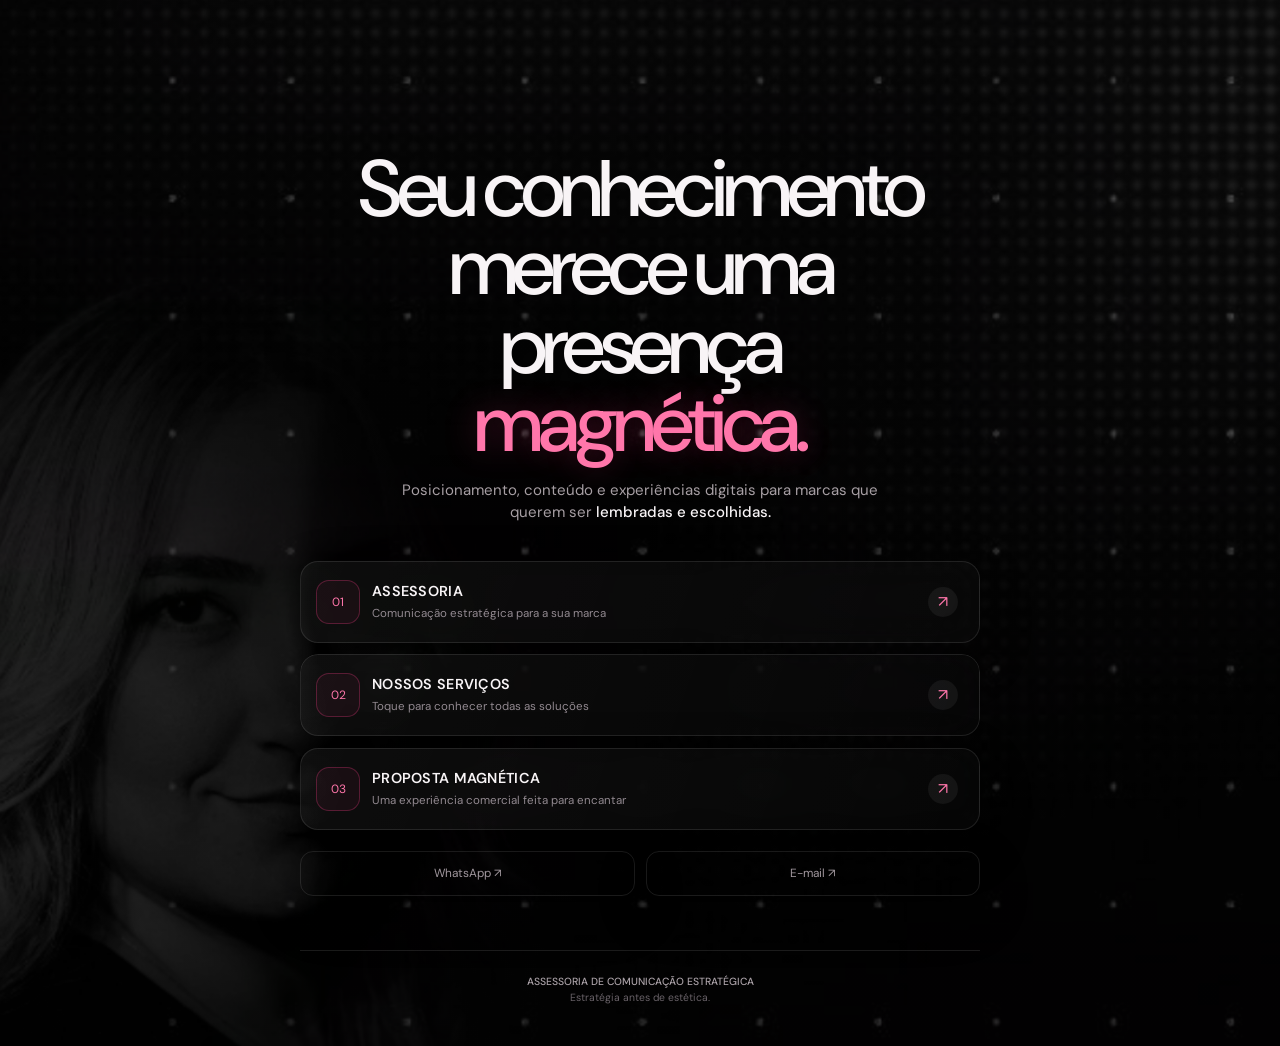
==== commit f14efb16: "Add files via upload" ====
--- a/index.html
+++ b/index.html
@@ -3,7 +3,7 @@
 <head>
   <meta charset="utf-8"><meta name="viewport" content="width=device-width,initial-scale=1,viewport-fit=cover"><meta name="theme-color" content="#030303"><meta name="description" content="Assessoria de comunicação, serviços e experiências magnéticas para marcas.">
   <title>Serviços — Assessoria de Comunicação</title>
-  <link rel="preconnect" href="https://fonts.googleapis.com"><link rel="preconnect" href="https://fonts.gstatic.com" crossorigin><link href="https://fonts.googleapis.com/css2?family=DM+Sans:wght@400;500;600&display=swap" rel="stylesheet"><link rel="stylesheet" href="override.css?v=8"><link rel="stylesheet" href="background-photo.css?v=1"><script src="identity.js?v=8" defer></script>
+<link rel="preconnect" href="https://fonts.googleapis.com"><link rel="preconnect" href="https://fonts.gstatic.com" crossorigin><link href="https://fonts.googleapis.com/css2?family=DM+Sans:wght@400;500;600&display=swap" rel="stylesheet"><link rel="stylesheet" href="override.css?v=8"><link rel="stylesheet" href="background-photo.css?v=1"><script src="identity.js?v=9" defer></script>
   <style>
   :root{--bg:#050306;--white:#f8f4f6;--muted:#928990;--pink:#ff3f88;--pink2:#ff76aa;--line:rgba(255,255,255,.1);--ease:cubic-bezier(.2,.8,.2,1)}*{box-sizing:border-box}html{background:var(--bg);scroll-behavior:smooth}body{margin:0;min-height:100vh;overflow-x:hidden;color:var(--white);background:var(--bg);font:400 16px/1.5 "DM Sans",Arial,sans}a{color:inherit;text-decoration:none}body:before{content:"";position:fixed;inset:0;z-index:-4;background:#050306}body:after{content:"";position:fixed;inset:0;z-index:20;pointer-events:none;opacity:.045;background-image:url("data:image/svg+xml,%3Csvg viewBox='0 0 160 160' xmlns='http://www.w3.org/2000/svg'%3E%3Cfilter id='n'%3E%3CfeTurbulence type='fractalNoise' baseFrequency='.9' numOctaves='4' stitchTiles='stitch'/%3E%3C/filter%3E%3Crect width='100%25' height='100%25' filter='url(%23n)'/%3E%3C/svg%3E")}.grid{position:fixed;inset:0;z-index:-3;pointer-events:none;opacity:.16;background-image:linear-gradient(rgba(255,255,255,.035) 1px,transparent 1px),linear-gradient(90deg,rgba(255,255,255,.035) 1px,transparent 1px);background-size:52px 52px;mask-image:linear-gradient(to bottom,black,transparent 68%)}.orb{position:fixed;left:50%;top:-300px;z-index:-2;width:min(940px,130vw);aspect-ratio:1;transform:translateX(-50%);border:1px solid rgba(255,63,136,.28);border-radius:50%;box-shadow:0 0 90px rgba(255,24,111,.14),inset 0 -60px 110px rgba(255,24,111,.08);pointer-events:none}.orb:before{content:"";position:absolute;inset:8%;border:1px solid rgba(255,255,255,.035);border-radius:inherit}.shell{width:min(calc(100% - 28px),680px);margin:auto;padding:20px 0 max(30px,env(safe-area-inset-bottom));text-align:center}.top{display:flex;align-items:center;justify-content:space-between;padding:3px 4px 48px}.brand{font-weight:600;letter-spacing:-.04em}.top-note{display:flex;align-items:center;gap:8px;color:#aaa1a7;font-size:.68rem;letter-spacing:.14em;text-transform:uppercase}.top-note:before{content:"";width:5px;height:5px;border-radius:50%;background:var(--pink);box-shadow:0 0 12px var(--pink)}.logo-wrap{position:relative;width:94px;height:94px;margin:0 auto 20px}.logo-wrap:before{content:"";position:absolute;inset:-10px;border:1px solid rgba(255,63,136,.22);border-radius:28px;transform:rotate(9deg)}.logo{position:relative;width:100%;height:100%;object-fit:cover;border:1px solid rgba(255,255,255,.13);border-radius:24px;box-shadow:0 25px 70px rgba(0,0,0,.55)}.pill{display:inline-flex;align-items:center;gap:8px;padding:7px 12px;border:1px solid rgba(255,63,136,.22);border-radius:999px;background:rgba(255,63,136,.055);color:#d9cbd2;font-size:.68rem;letter-spacing:.11em;text-transform:uppercase}.pill:before{content:"✦";color:var(--pink)}h1{max-width:610px;margin:22px auto 15px;font-size:clamp(2.65rem,10vw,5rem);line-height:.98;letter-spacing:-.065em;font-weight:500}h1 em{color:var(--pink2);font-style:normal;text-shadow:0 0 32px rgba(255,63,136,.25)}.lead{max-width:500px;margin:0 auto;color:#a79fa4;font-size:.94rem}.lead strong{color:var(--white);font-weight:500}.nav{display:grid;gap:11px;margin:37px 0 21px}.portal{position:relative;display:grid;grid-template-columns:44px 1fr 36px;align-items:center;gap:12px;min-height:82px;padding:12px 15px;text-align:left;border:1px solid var(--line);border-radius:18px;background:linear-gradient(110deg,rgba(255,255,255,.052),rgba(255,255,255,.018));overflow:hidden;backdrop-filter:blur(20px);transition:transform .35s var(--ease),border-color .35s,background .35s}.portal:before{content:"";position:absolute;inset:-100% 40% -100% -20%;transform:rotate(18deg) translateX(-80%);background:linear-gradient(90deg,transparent,rgba(255,63,136,.16),transparent);transition:transform .6s var(--ease)}.portal:hover,.portal:focus-visible{outline:none;border-color:rgba(255,63,136,.55);background:linear-gradient(110deg,rgba(255,63,136,.1),rgba(255,255,255,.025));transform:translateY(-2px)}.portal:hover:before,.portal:focus-visible:before{transform:rotate(18deg) translateX(130%)}.icon{position:relative;display:grid;place-items:center;width:44px;height:44px;border:1px solid rgba(255,63,136,.28);border-radius:13px;color:var(--pink2);background:rgba(255,63,136,.05);font-size:.75rem}.copy{position:relative}.copy b{display:block;font-size:.9rem;font-weight:600;letter-spacing:.02em}.copy small{display:block;margin-top:2px;color:var(--muted);font-size:.72rem}.arrow{position:relative;display:grid;place-items:center;width:30px;height:30px;border-radius:50%;background:rgba(255,255,255,.055);color:var(--pink2);transition:transform .3s}.portal:hover .arrow{transform:rotate(45deg)}.contact-row{display:grid;grid-template-columns:1fr 1fr;gap:11px}.micro{padding:13px;border:1px solid var(--line);border-radius:13px;color:#a69ca3;font-size:.74rem;transition:.3s}.micro:hover,.micro:focus-visible{outline:none;color:var(--white);border-color:rgba(255,63,136,.4);background:rgba(255,63,136,.05)}.services{margin-top:70px;padding-top:5px}.section-tag{color:var(--pink2);font-size:.66rem;letter-spacing:.19em;text-transform:uppercase}.services h2{margin:12px auto 10px;font-size:clamp(1.9rem,7vw,3rem);line-height:1.06;letter-spacing:-.045em;font-weight:500}.section-intro{max-width:430px;margin:0 auto 28px;color:var(--muted);font-size:.82rem}.service-grid{display:grid;grid-template-columns:repeat(3,1fr);border:1px solid var(--line);border-radius:19px;overflow:hidden;background:rgba(255,255,255,.018)}.service{min-height:140px;padding:22px 12px;border-right:1px solid var(--line);text-align:center}.service:last-child{border:0}.service i{display:grid;place-items:center;width:34px;height:34px;margin:0 auto 26px;border:1px solid rgba(255,63,136,.25);border-radius:50%;color:var(--pink2);font-style:normal;font-size:.68rem}.service b{display:block;font-size:.76rem;font-weight:500}.service span{display:block;margin-top:5px;color:#756e73;font-size:.64rem}.closing{margin-top:54px;padding:23px 0 10px;border-top:1px solid var(--line);color:#696268;font-size:.65rem}.closing strong{color:#aaa1a7;font-weight:500}.reveal{opacity:0;transform:translateY(14px);transition:opacity .7s var(--ease),transform .7s var(--ease)}.reveal.in{opacity:1;transform:none}.cursor{position:fixed;left:0;top:0;z-index:40;width:28px;height:28px;margin:-14px;border:1px solid rgba(255,118,170,.55);border-radius:50%;pointer-events:none;opacity:0;will-change:transform;transition:width .25s,height .25s,margin .25s,opacity .2s,background .25s}.cursor.on{opacity:1}.cursor.focus{width:48px;height:48px;margin:-24px;background:rgba(255,63,136,.1)}.light{position:fixed;left:0;top:0;z-index:-1;width:400px;height:400px;margin:-200px;border-radius:50%;background:radial-gradient(circle,rgba(255,30,113,.1),transparent 68%);pointer-events:none;opacity:0;will-change:transform}.light.on{opacity:1}@media(max-width:520px){.shell{width:min(calc(100% - 22px),680px);padding-top:12px}.top{padding-bottom:42px}.top-note{font-size:.57rem}h1{font-size:clamp(2.8rem,14vw,4rem)}.lead{padding-inline:8px}.nav{margin-top:32px}.portal{min-height:78px}.service-grid{grid-template-columns:1fr}.service{min-height:auto;display:grid;grid-template-columns:40px 1fr;align-items:center;text-align:left;border-right:0;border-bottom:1px solid var(--line);padding:15px}.service i{margin:0}.service span{margin-top:2px}.services{margin-top:58px}}@media(pointer:coarse),(prefers-reduced-motion:reduce){.cursor,.light{display:none}.reveal{opacity:1;transform:none}}
   </style>
--- a/background-photo.css
+++ b/background-photo.css
@@ -1,2 +1,6 @@
 /* The supplied portrait composition is atmosphere only. */
-body::before{background:linear-gradient(180deg,rgba(0,0,0,.22),rgba(0,0,0,.46)),url("background-portrait.png") center top/cover fixed no-repeat,#030303!important}.grid{opacity:.2;background-image:radial-gradient(circle,rgba(255,255,255,.28) 0 1px,transparent 1.3px);background-size:48px 48px;mask-image:linear-gradient(to bottom,rgba(0,0,0,.52),rgba(0,0,0,.13) 78%,transparent)}.grid::before,.grid::after{display:none}.orb{opacity:.35}.shell{position:relative}.portal,.services-panel,.micro{box-shadow:0 18px 55px rgba(0,0,0,.18)}@media(max-width:520px){body::before{background:linear-gradient(180deg,rgba(0,0,0,.18),rgba(0,0,0,.46)),url("background-portrait.png") center top/cover fixed no-repeat,#030303!important}.grid{background-size:38px 38px;opacity:.18}}
+body{background:linear-gradient(180deg,rgba(0,0,0,.22),rgba(0,0,0,.46)),url("background-portrait.png") center top/cover fixed no-repeat,#030303!important}
+body::before{display:none!important}
+.grid{opacity:.2;background-image:radial-gradient(circle,rgba(255,255,255,.28) 0 1px,transparent 1.3px);background-size:48px 48px;mask-image:linear-gradient(to bottom,rgba(0,0,0,.52),rgba(0,0,0,.13) 78%,transparent)}
+.grid::before,.grid::after{display:none}.orb{opacity:.35}.shell{position:relative}.portal,.services-panel,.micro{box-shadow:0 18px 55px rgba(0,0,0,.18)}
+@media(max-width:520px){body{background:linear-gradient(180deg,rgba(0,0,0,.18),rgba(0,0,0,.46)),url("background-portrait.png") center top/cover fixed no-repeat,#030303!important}.grid{background-size:38px 38px;opacity:.18}}
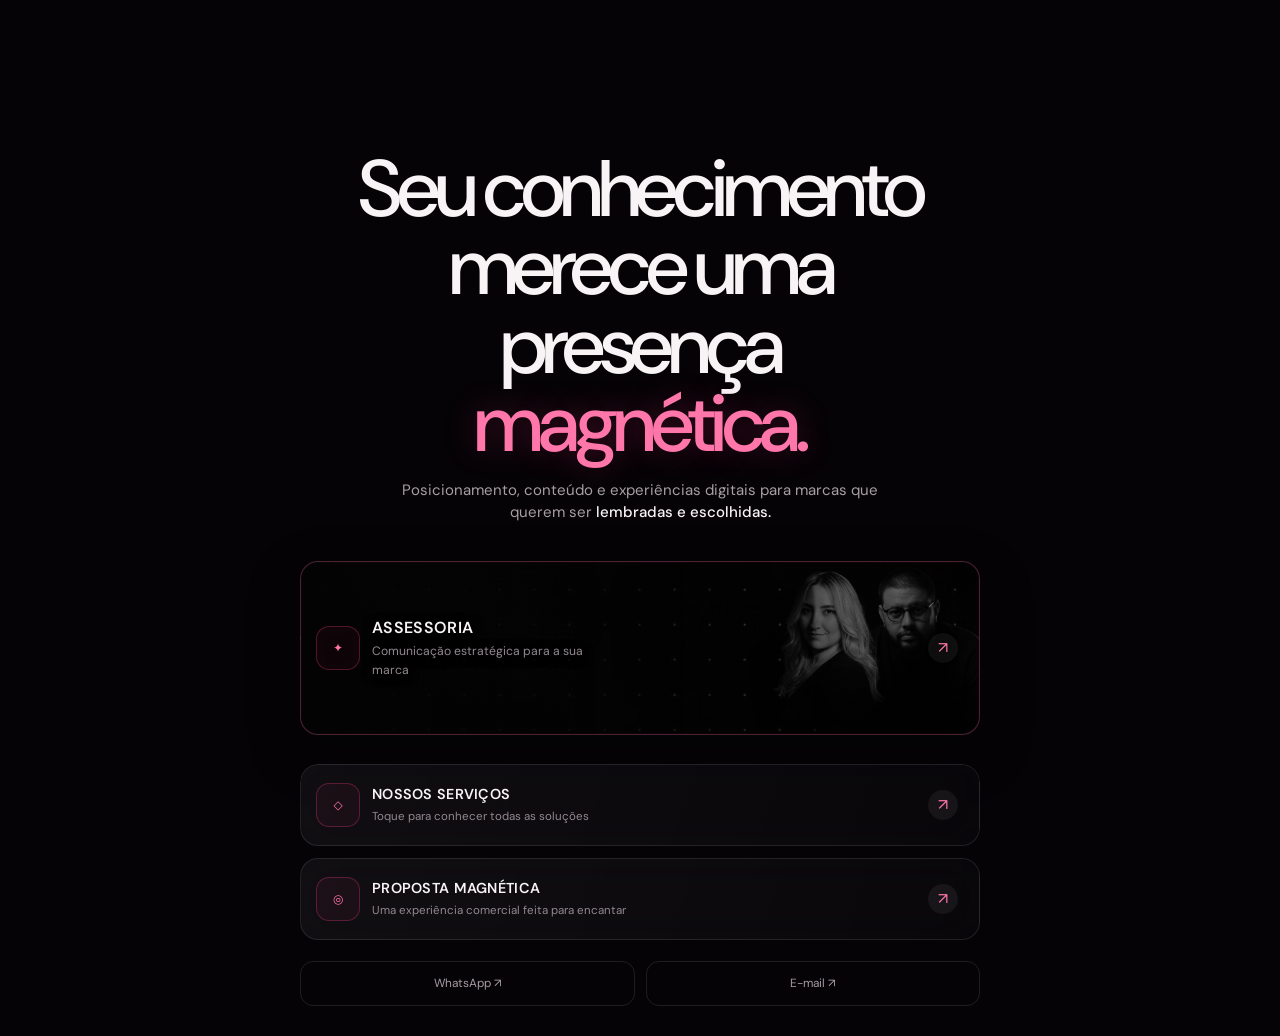
==== commit c4c9d8d1: "Atualiza botão de assessoria e identidade visual" ====
--- a/index.html
+++ b/index.html
@@ -3,7 +3,7 @@
 <head>
   <meta charset="utf-8"><meta name="viewport" content="width=device-width,initial-scale=1,viewport-fit=cover"><meta name="theme-color" content="#030303"><meta name="description" content="Assessoria de comunicação, serviços e experiências magnéticas para marcas.">
   <title>Serviços — Assessoria de Comunicação</title>
-<link rel="preconnect" href="https://fonts.googleapis.com"><link rel="preconnect" href="https://fonts.gstatic.com" crossorigin><link href="https://fonts.googleapis.com/css2?family=DM+Sans:wght@400;500;600&display=swap" rel="stylesheet"><link rel="stylesheet" href="override.css?v=8"><link rel="stylesheet" href="background-photo.css?v=1"><script src="identity.js?v=9" defer></script>
+<link rel="preconnect" href="https://fonts.googleapis.com"><link rel="preconnect" href="https://fonts.gstatic.com" crossorigin><link href="https://fonts.googleapis.com/css2?family=DM+Sans:wght@400;500;600&display=swap" rel="stylesheet"><link rel="stylesheet" href="override.css?v=8"><link rel="stylesheet" href="background-photo.css?v=3"><script src="identity.js?v=10" defer></script>
   <style>
   :root{--bg:#050306;--white:#f8f4f6;--muted:#928990;--pink:#ff3f88;--pink2:#ff76aa;--line:rgba(255,255,255,.1);--ease:cubic-bezier(.2,.8,.2,1)}*{box-sizing:border-box}html{background:var(--bg);scroll-behavior:smooth}body{margin:0;min-height:100vh;overflow-x:hidden;color:var(--white);background:var(--bg);font:400 16px/1.5 "DM Sans",Arial,sans}a{color:inherit;text-decoration:none}body:before{content:"";position:fixed;inset:0;z-index:-4;background:#050306}body:after{content:"";position:fixed;inset:0;z-index:20;pointer-events:none;opacity:.045;background-image:url("data:image/svg+xml,%3Csvg viewBox='0 0 160 160' xmlns='http://www.w3.org/2000/svg'%3E%3Cfilter id='n'%3E%3CfeTurbulence type='fractalNoise' baseFrequency='.9' numOctaves='4' stitchTiles='stitch'/%3E%3C/filter%3E%3Crect width='100%25' height='100%25' filter='url(%23n)'/%3E%3C/svg%3E")}.grid{position:fixed;inset:0;z-index:-3;pointer-events:none;opacity:.16;background-image:linear-gradient(rgba(255,255,255,.035) 1px,transparent 1px),linear-gradient(90deg,rgba(255,255,255,.035) 1px,transparent 1px);background-size:52px 52px;mask-image:linear-gradient(to bottom,black,transparent 68%)}.orb{position:fixed;left:50%;top:-300px;z-index:-2;width:min(940px,130vw);aspect-ratio:1;transform:translateX(-50%);border:1px solid rgba(255,63,136,.28);border-radius:50%;box-shadow:0 0 90px rgba(255,24,111,.14),inset 0 -60px 110px rgba(255,24,111,.08);pointer-events:none}.orb:before{content:"";position:absolute;inset:8%;border:1px solid rgba(255,255,255,.035);border-radius:inherit}.shell{width:min(calc(100% - 28px),680px);margin:auto;padding:20px 0 max(30px,env(safe-area-inset-bottom));text-align:center}.top{display:flex;align-items:center;justify-content:space-between;padding:3px 4px 48px}.brand{font-weight:600;letter-spacing:-.04em}.top-note{display:flex;align-items:center;gap:8px;color:#aaa1a7;font-size:.68rem;letter-spacing:.14em;text-transform:uppercase}.top-note:before{content:"";width:5px;height:5px;border-radius:50%;background:var(--pink);box-shadow:0 0 12px var(--pink)}.logo-wrap{position:relative;width:94px;height:94px;margin:0 auto 20px}.logo-wrap:before{content:"";position:absolute;inset:-10px;border:1px solid rgba(255,63,136,.22);border-radius:28px;transform:rotate(9deg)}.logo{position:relative;width:100%;height:100%;object-fit:cover;border:1px solid rgba(255,255,255,.13);border-radius:24px;box-shadow:0 25px 70px rgba(0,0,0,.55)}.pill{display:inline-flex;align-items:center;gap:8px;padding:7px 12px;border:1px solid rgba(255,63,136,.22);border-radius:999px;background:rgba(255,63,136,.055);color:#d9cbd2;font-size:.68rem;letter-spacing:.11em;text-transform:uppercase}.pill:before{content:"✦";color:var(--pink)}h1{max-width:610px;margin:22px auto 15px;font-size:clamp(2.65rem,10vw,5rem);line-height:.98;letter-spacing:-.065em;font-weight:500}h1 em{color:var(--pink2);font-style:normal;text-shadow:0 0 32px rgba(255,63,136,.25)}.lead{max-width:500px;margin:0 auto;color:#a79fa4;font-size:.94rem}.lead strong{color:var(--white);font-weight:500}.nav{display:grid;gap:11px;margin:37px 0 21px}.portal{position:relative;display:grid;grid-template-columns:44px 1fr 36px;align-items:center;gap:12px;min-height:82px;padding:12px 15px;text-align:left;border:1px solid var(--line);border-radius:18px;background:linear-gradient(110deg,rgba(255,255,255,.052),rgba(255,255,255,.018));overflow:hidden;backdrop-filter:blur(20px);transition:transform .35s var(--ease),border-color .35s,background .35s}.portal:before{content:"";position:absolute;inset:-100% 40% -100% -20%;transform:rotate(18deg) translateX(-80%);background:linear-gradient(90deg,transparent,rgba(255,63,136,.16),transparent);transition:transform .6s var(--ease)}.portal:hover,.portal:focus-visible{outline:none;border-color:rgba(255,63,136,.55);background:linear-gradient(110deg,rgba(255,63,136,.1),rgba(255,255,255,.025));transform:translateY(-2px)}.portal:hover:before,.portal:focus-visible:before{transform:rotate(18deg) translateX(130%)}.icon{position:relative;display:grid;place-items:center;width:44px;height:44px;border:1px solid rgba(255,63,136,.28);border-radius:13px;color:var(--pink2);background:rgba(255,63,136,.05);font-size:.75rem}.copy{position:relative}.copy b{display:block;font-size:.9rem;font-weight:600;letter-spacing:.02em}.copy small{display:block;margin-top:2px;color:var(--muted);font-size:.72rem}.arrow{position:relative;display:grid;place-items:center;width:30px;height:30px;border-radius:50%;background:rgba(255,255,255,.055);color:var(--pink2);transition:transform .3s}.portal:hover .arrow{transform:rotate(45deg)}.contact-row{display:grid;grid-template-columns:1fr 1fr;gap:11px}.micro{padding:13px;border:1px solid var(--line);border-radius:13px;color:#a69ca3;font-size:.74rem;transition:.3s}.micro:hover,.micro:focus-visible{outline:none;color:var(--white);border-color:rgba(255,63,136,.4);background:rgba(255,63,136,.05)}.services{margin-top:70px;padding-top:5px}.section-tag{color:var(--pink2);font-size:.66rem;letter-spacing:.19em;text-transform:uppercase}.services h2{margin:12px auto 10px;font-size:clamp(1.9rem,7vw,3rem);line-height:1.06;letter-spacing:-.045em;font-weight:500}.section-intro{max-width:430px;margin:0 auto 28px;color:var(--muted);font-size:.82rem}.service-grid{display:grid;grid-template-columns:repeat(3,1fr);border:1px solid var(--line);border-radius:19px;overflow:hidden;background:rgba(255,255,255,.018)}.service{min-height:140px;padding:22px 12px;border-right:1px solid var(--line);text-align:center}.service:last-child{border:0}.service i{display:grid;place-items:center;width:34px;height:34px;margin:0 auto 26px;border:1px solid rgba(255,63,136,.25);border-radius:50%;color:var(--pink2);font-style:normal;font-size:.68rem}.service b{display:block;font-size:.76rem;font-weight:500}.service span{display:block;margin-top:5px;color:#756e73;font-size:.64rem}.closing{margin-top:54px;padding:23px 0 10px;border-top:1px solid var(--line);color:#696268;font-size:.65rem}.closing strong{color:#aaa1a7;font-weight:500}.reveal{opacity:0;transform:translateY(14px);transition:opacity .7s var(--ease),transform .7s var(--ease)}.reveal.in{opacity:1;transform:none}.cursor{position:fixed;left:0;top:0;z-index:40;width:28px;height:28px;margin:-14px;border:1px solid rgba(255,118,170,.55);border-radius:50%;pointer-events:none;opacity:0;will-change:transform;transition:width .25s,height .25s,margin .25s,opacity .2s,background .25s}.cursor.on{opacity:1}.cursor.focus{width:48px;height:48px;margin:-24px;background:rgba(255,63,136,.1)}.light{position:fixed;left:0;top:0;z-index:-1;width:400px;height:400px;margin:-200px;border-radius:50%;background:radial-gradient(circle,rgba(255,30,113,.1),transparent 68%);pointer-events:none;opacity:0;will-change:transform}.light.on{opacity:1}@media(max-width:520px){.shell{width:min(calc(100% - 22px),680px);padding-top:12px}.top{padding-bottom:42px}.top-note{font-size:.57rem}h1{font-size:clamp(2.8rem,14vw,4rem)}.lead{padding-inline:8px}.nav{margin-top:32px}.portal{min-height:78px}.service-grid{grid-template-columns:1fr}.service{min-height:auto;display:grid;grid-template-columns:40px 1fr;align-items:center;text-align:left;border-right:0;border-bottom:1px solid var(--line);padding:15px}.service i{margin:0}.service span{margin-top:2px}.services{margin-top:58px}}@media(pointer:coarse),(prefers-reduced-motion:reduce){.cursor,.light{display:none}.reveal{opacity:1;transform:none}}
   </style>
--- a/background-photo.css
+++ b/background-photo.css
@@ -1,6 +1,67 @@
-/* The supplied portrait composition is atmosphere only. */
-body{background:linear-gradient(180deg,rgba(0,0,0,.22),rgba(0,0,0,.46)),url("background-portrait.png") center top/cover fixed no-repeat,#030303!important}
-body::before{display:none!important}
-.grid{opacity:.2;background-image:radial-gradient(circle,rgba(255,255,255,.28) 0 1px,transparent 1.3px);background-size:48px 48px;mask-image:linear-gradient(to bottom,rgba(0,0,0,.52),rgba(0,0,0,.13) 78%,transparent)}
-.grid::before,.grid::after{display:none}.orb{opacity:.35}.shell{position:relative}.portal,.services-panel,.micro{box-shadow:0 18px 55px rgba(0,0,0,.18)}
-@media(max-width:520px){body{background:linear-gradient(180deg,rgba(0,0,0,.18),rgba(0,0,0,.46)),url("background-portrait.png") center top/cover fixed no-repeat,#030303!important}.grid{background-size:38px 38px;opacity:.18}}
+/* Preserve the original black background and interface. */
+.closing {
+  display: none !important;
+}
+
+.nav > .portal:first-of-type {
+  isolation: isolate;
+  min-height: 174px;
+  margin-bottom: 18px;
+  border-color: rgba(255, 118, 170, .28);
+  background-image: linear-gradient(90deg, rgba(3, 3, 3, .98) 0%, rgba(3, 3, 3, .78) 42%, rgba(3, 3, 3, .2) 72%, rgba(3, 3, 3, .08) 100%), url("assessoria-banner.png") !important;
+  background-size: cover !important;
+  background-position: center !important;
+  box-shadow: 0 18px 50px rgba(0, 0, 0, .36), 0 0 0 1px rgba(255, 63, 136, .035) inset;
+}
+
+.nav > .portal:first-of-type::after {
+  content: "";
+  position: absolute;
+  inset: 0;
+  z-index: 1;
+  pointer-events: none;
+  border-radius: inherit;
+  opacity: 1;
+  background: linear-gradient(90deg, rgba(3, 3, 3, .2), transparent 48%, rgba(3, 3, 3, .08));
+  transition: opacity .35s var(--ease), transform .5s var(--ease);
+}
+
+.nav > .portal:first-of-type::before {
+  inset: -100% -38%;
+  z-index: 2;
+  transform: rotate(18deg) translateX(-110%);
+}
+
+.nav > .portal:first-of-type:hover::before,
+.nav > .portal:first-of-type:focus-visible::before {
+  transform: rotate(18deg) translateX(110%);
+}
+
+.nav > .portal:first-of-type:hover::after,
+.nav > .portal:first-of-type:focus-visible::after {
+  opacity: .74;
+  transform: scale(1.025);
+}
+
+.nav > .portal:first-of-type .copy,
+.nav > .portal:first-of-type .icon,
+.nav > .portal:first-of-type .arrow {
+  z-index: 3;
+  text-shadow: 0 2px 12px rgba(0, 0, 0, .95);
+}
+
+.nav > .portal:first-of-type .copy b {
+  font-size: 1rem;
+}
+
+.nav > .portal:first-of-type .copy small {
+  max-width: 235px;
+  font-size: .76rem;
+}
+
+@media (max-width: 640px) {
+  .nav > .portal:first-of-type {
+    min-height: 158px;
+    background-position: 58% center !important;
+  }
+}
